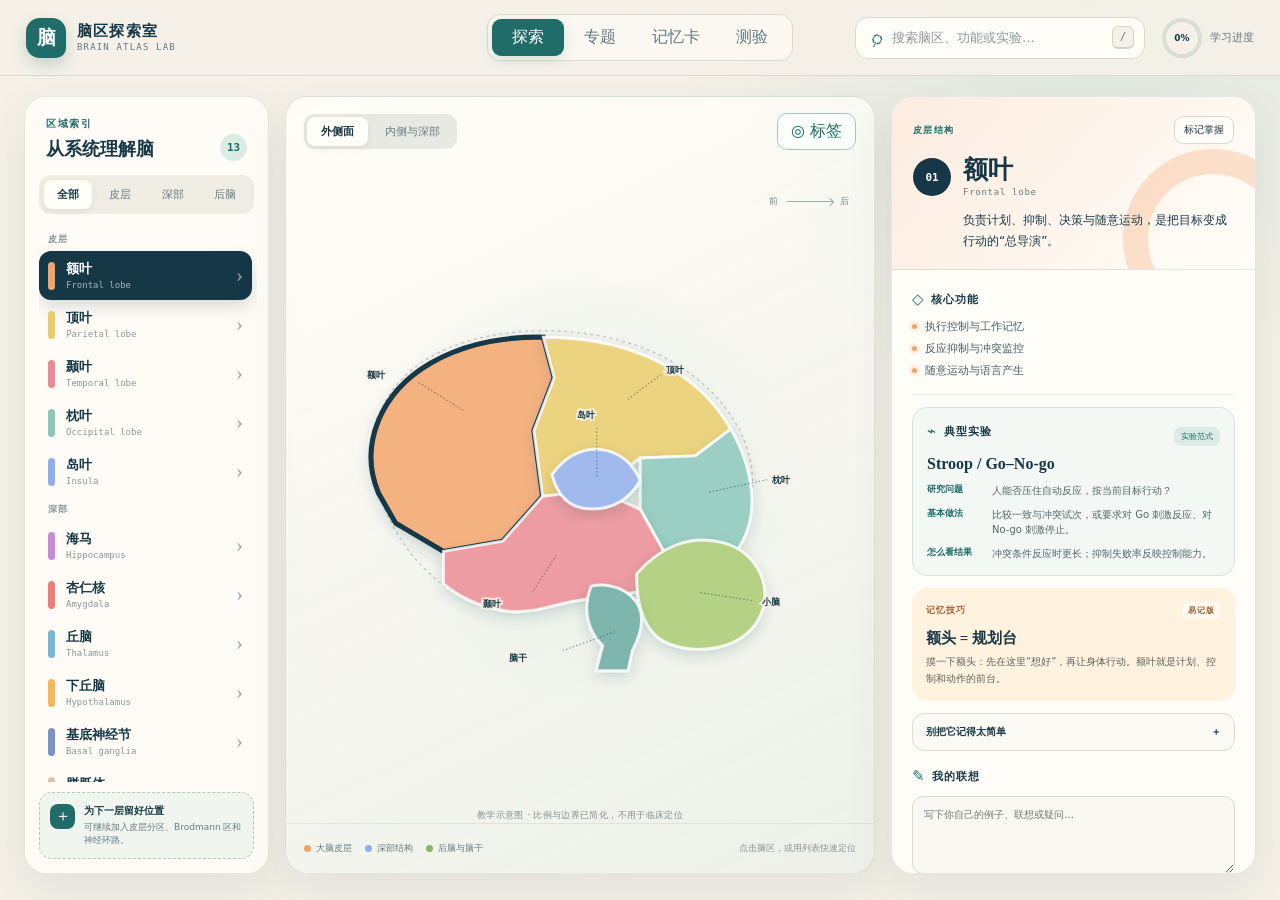
==== Brain-Atlas-Offline.html @ 020e7d56 "Publish Brain Atlas Lab with automatic Pages deployment" ====
<!doctype html>
<html lang="zh-CN">
<head>
  <meta charset="UTF-8">
  <meta name="viewport" content="width=device-width, initial-scale=1.0">
  <meta name="description" content="离线交互式脑区学习工具：主要脑区、功能、典型实验与记忆技巧。">
  <title>脑区探索室 · Brain Atlas Lab</title>
  <style>
:root {
  --ink: #163846;
  --muted: #657a82;
  --paper: #f5f1e8;
  --surface: #fffdf8;
  --line: #ddd8cd;
  --teal: #1f6c68;
  --teal-dark: #164f4c;
  --mint: #dcebe4;
  --amber: #f1a35f;
  --shadow: 0 18px 48px rgba(31, 64, 72, .09);
  --radius: 22px;
}

* { box-sizing: border-box; }
html { color-scheme: light; scroll-behavior: smooth; }
body {
  margin: 0;
  min-width: 320px;
  min-height: 100vh;
  color: var(--ink);
  background:
    radial-gradient(circle at 85% 0%, rgba(196, 220, 211, .45), transparent 26rem),
    var(--paper);
  font-family: "PingFang SC", "Microsoft YaHei", "Noto Sans CJK SC", system-ui, sans-serif;
}
button, input, textarea { font: inherit; }
button { color: inherit; }
button:focus-visible, input:focus-visible, textarea:focus-visible, [tabindex]:focus-visible { outline: 3px solid rgba(31, 108, 104, .26); outline-offset: 2px; }
.runtime-notice {
  position: fixed; left: 50%; bottom: 18px; z-index: 100; transform: translateX(-50%);
  width: min(680px, calc(100% - 28px)); padding: 11px 15px; border: 1px solid #d89d68;
  border-radius: 12px; color: #6f3818; background: #fff0df; box-shadow: 0 12px 30px rgba(89, 49, 25, .16);
  font-size: 12px; text-align: center;
}

.app-shell { min-height: 100vh; }
.topbar {
  height: 76px;
  padding: 0 26px;
  display: grid;
  grid-template-columns: 1fr auto 1fr;
  align-items: center;
  gap: 24px;
  border-bottom: 1px solid rgba(22, 56, 70, .12);
  background: rgba(245, 241, 232, .88);
  backdrop-filter: blur(16px);
  position: sticky;
  top: 0;
  z-index: 30;
}
.brand { display: inline-flex; align-items: center; gap: 11px; color: inherit; text-decoration: none; width: max-content; }
.brand-mark {
  width: 40px; height: 40px; display: grid; place-items: center; border-radius: 14px 14px 10px 14px;
  color: white; font-size: 19px; font-weight: 800; background: var(--teal); box-shadow: 0 7px 16px rgba(31, 108, 104, .22);
}
.brand strong { display: block; font-size: 15px; letter-spacing: .08em; }
.brand small { display: block; margin-top: 2px; color: var(--muted); font: 9px/1.1 ui-monospace, monospace; letter-spacing: .13em; text-transform: uppercase; }
.mode-tabs { display: flex; padding: 4px; border: 1px solid var(--line); border-radius: 13px; background: rgba(255, 253, 248, .58); }
.mode-tab { min-width: 72px; padding: 8px 16px; border: 0; border-radius: 9px; background: transparent; color: var(--muted); cursor: pointer; transition: .2s ease; }
.mode-tab:hover { color: var(--ink); }
.mode-tab.active { color: #fff; background: var(--teal); box-shadow: 0 4px 12px rgba(31, 108, 104, .17); }
.top-actions { display: flex; align-items: center; justify-content: flex-end; gap: 17px; }
.search-box { width: min(290px, 24vw); height: 42px; display: flex; align-items: center; gap: 9px; padding: 0 10px 0 14px; border: 1px solid var(--line); border-radius: 13px; background: var(--surface); }
.search-box > span { color: var(--teal); font-size: 22px; transform: rotate(-20deg); }
.search-box input { min-width: 0; flex: 1; border: 0; outline: 0; color: var(--ink); background: transparent; font-size: 13px; }
.search-box input::placeholder { color: #8a989b; }
kbd { min-width: 22px; padding: 3px 6px; border: 1px solid #d6d2c8; border-bottom-width: 2px; border-radius: 6px; color: #6f7d80; background: #f4f1e9; font: 11px/1.2 ui-monospace, monospace; text-align: center; }
.progress-pill { display: flex; align-items: center; gap: 8px; color: var(--muted); font-size: 11px; white-space: nowrap; }
.progress-ring { --progress: 0deg; width: 40px; height: 40px; padding: 4px; display: grid; place-items: center; border-radius: 50%; background: conic-gradient(var(--teal) var(--progress), #d9ddd7 0); position: relative; }
.progress-ring::before { content: ""; position: absolute; inset: 4px; border-radius: inherit; background: var(--paper); }
.progress-ring b { position: relative; font-size: 9px; color: var(--ink); }

main { padding: 20px 24px 26px; }
.mode-panel { display: none; }
.mode-panel.active { display: grid; }
#exploreMode { grid-template-columns: 245px minmax(460px, 1fr) 365px; gap: 16px; height: calc(100vh - 122px); min-height: 660px; }
.panel { border: 1px solid rgba(22, 56, 70, .11); border-radius: var(--radius); background: rgba(255, 253, 248, .92); box-shadow: var(--shadow); overflow: hidden; }
.region-sidebar { display: flex; flex-direction: column; padding: 20px 14px 14px; }
.sidebar-heading { display: flex; align-items: end; justify-content: space-between; padding: 0 7px 14px; }
.eyebrow { display: block; margin-bottom: 6px; color: var(--teal); font-size: 10px; font-weight: 800; letter-spacing: .17em; text-transform: uppercase; }
.sidebar-heading h2 { margin: 0; font-family: Georgia, "Songti SC", serif; font-size: 18px; font-weight: 600; }
.count-badge { min-width: 27px; height: 27px; display: grid; place-items: center; border-radius: 50%; color: var(--teal); background: var(--mint); font: 700 11px ui-monospace, monospace; }
.filter-row { display: grid; grid-template-columns: repeat(4, 1fr); gap: 4px; padding: 5px; border-radius: 12px; background: #f0ede5; }
.filter-chip { padding: 7px 3px; border: 0; border-radius: 8px; color: var(--muted); background: transparent; font-size: 11px; cursor: pointer; }
.filter-chip.active { color: var(--ink); background: var(--surface); box-shadow: 0 2px 7px rgba(22,56,70,.08); font-weight: 700; }
.region-list { flex: 1; overflow: auto; margin: 12px -3px 10px 0; padding-right: 5px; scrollbar-width: thin; scrollbar-color: #c8d0cc transparent; }
.group-label { padding: 7px 9px 5px; color: #879397; font-size: 9px; font-weight: 800; letter-spacing: .15em; }
.region-item { width: 100%; min-height: 49px; display: grid; grid-template-columns: 8px 1fr auto; align-items: center; gap: 10px; padding: 7px 9px; border: 0; border-radius: 12px; background: transparent; text-align: left; cursor: pointer; transition: .18s ease; }
.region-item:hover { background: rgba(31, 108, 104, .06); transform: translateX(2px); }
.region-item.active { background: var(--ink); color: white; box-shadow: 0 7px 16px rgba(22, 56, 70, .16); }
.region-item > i { width: 7px; height: 28px; border-radius: 8px; background: var(--region-color); }
.region-item strong { display: block; font-size: 13px; }
.region-item small { display: block; margin-top: 2px; color: #89989c; font: 9px/1.2 ui-monospace, monospace; }
.region-item.active small { color: rgba(255,255,255,.62); }
.item-arrow { font: 21px/1 Georgia, serif; color: #99a5a6; }
.learned-check { width: 20px; height: 20px; display: grid; place-items: center; border-radius: 50%; color: var(--teal); background: var(--mint); font-size: 11px; }
.extension-note { display: flex; gap: 9px; padding: 11px 10px; border: 1px dashed #b7c9c0; border-radius: 13px; background: rgba(220,235,228,.42); }
.extension-icon { flex: 0 0 25px; height: 25px; display: grid; place-items: center; border-radius: 8px; color: white; background: var(--teal); }
.extension-note strong { display: block; font-size: 10px; }
.extension-note p { margin: 3px 0 0; color: var(--muted); font-size: 9px; line-height: 1.45; }
.empty-state { display: grid; gap: 5px; padding: 24px 10px; text-align: center; }
.empty-state strong { font-size: 13px; }
.empty-state span { color: var(--muted); font-size: 10px; }

.atlas-panel { display: grid; grid-template-rows: auto 1fr auto; background: linear-gradient(155deg, rgba(255,253,248,.96), rgba(236,240,233,.88)); }
.panel-toolbar { display: flex; align-items: center; justify-content: space-between; padding: 16px 18px 0; position: relative; z-index: 5; }
.view-tabs { display: flex; gap: 3px; padding: 3px; border-radius: 11px; background: rgba(225,228,219,.75); }
.view-tab { padding: 7px 14px; border: 0; border-radius: 8px; color: var(--muted); background: transparent; font-size: 11px; cursor: pointer; }
.view-tab.active { color: var(--ink); background: var(--surface); font-weight: 700; box-shadow: 0 2px 7px rgba(22,56,70,.09); }
.ghost-button { min-height: 36px; padding: 7px 13px; border: 1px solid var(--line); border-radius: 10px; color: var(--muted); background: rgba(255,253,248,.72); cursor: pointer; transition: .18s ease; }
.ghost-button:hover, .ghost-button.active { color: var(--teal); border-color: #a9c6bb; background: #fafffb; }
.brain-stage { min-height: 0; display: grid; place-items: center; position: relative; overflow: hidden; }
.brain-stage::before { content: ""; width: min(78%, 590px); aspect-ratio: 1; position: absolute; border-radius: 50%; background: radial-gradient(circle, rgba(220,235,228,.72), rgba(220,235,228,0) 67%); }
#brainMap { width: min(96%, 760px); height: 100%; max-height: 610px; position: relative; z-index: 1; overflow: visible; }
.brain-view { opacity: 0; pointer-events: none; transition: opacity .28s ease; }
.brain-view.active { opacity: 1; pointer-events: auto; }
.brain-silhouette { fill: url(#dots); stroke: rgba(22,56,70,.22); stroke-width: 2; stroke-dasharray: 4 5; }
.deep-outline { fill: rgba(247,245,237,.74); }
.deep-ghost { fill: none; stroke: rgba(22,56,70,.08); stroke-width: 24; }
.brain-region { fill: color-mix(in srgb, var(--fill) 85%, white); stroke: rgba(255,255,255,.83); stroke-width: 4; cursor: pointer; filter: url(#softShadow); transform-origin: center; transition: opacity .2s ease, filter .2s ease, stroke .2s ease, transform .2s ease; }
.brain-region:hover { opacity: .88; stroke: white; stroke-width: 6; }
.brain-region.selected { stroke: var(--ink); stroke-width: 7; filter: url(#softShadow); }
.map-label { cursor: pointer; }
.map-label path { fill: none; stroke: rgba(22,56,70,.56); stroke-width: 1.4; stroke-dasharray: 2 3; }
.map-label path::after { content: ""; }
.map-label text { fill: var(--ink); font-size: 13px; font-weight: 700; paint-order: stroke; stroke: rgba(245,241,232,.9); stroke-width: 5px; }
.hide-labels .map-labels { opacity: 0; pointer-events: none; }
.map-labels { transition: opacity .2s ease; }
.orientation { position: absolute; top: 45px; right: 24px; display: flex; align-items: center; gap: 7px; z-index: 3; color: #75878b; font-size: 9px; letter-spacing: .15em; }
.orientation i { width: 46px; height: 1px; position: relative; background: #9bacad; }
.orientation i::after { content: ""; width: 5px; height: 5px; position: absolute; right: 0; top: -2px; border-top: 1px solid #9bacad; border-right: 1px solid #9bacad; transform: rotate(45deg); }
.diagram-note { position: absolute; bottom: 1px; z-index: 2; margin: 0; color: #819094; font-size: 9px; letter-spacing: .04em; }
.atlas-footer { min-height: 50px; display: flex; align-items: center; justify-content: space-between; gap: 14px; padding: 10px 18px; border-top: 1px solid rgba(22,56,70,.08); }
.legend { display: flex; flex-wrap: wrap; gap: 13px; color: var(--muted); font-size: 9px; }
.legend span { display: inline-flex; align-items: center; gap: 5px; }
.legend-dot { width: 7px; height: 7px; border-radius: 50%; background: var(--amber); }
.legend-dot.deep { background: #8faeeb; }
.legend-dot.support { background: #8db765; }
.hint { color: #879397; font-size: 9px; }

.detail-panel { display: flex; flex-direction: column; background: var(--surface); }
.detail-hero { padding: 19px 21px 18px; border-bottom: 1px solid rgba(22,56,70,.09); background: linear-gradient(130deg, color-mix(in srgb, var(--accent) 21%, white), rgba(255,253,248,.76)); position: relative; overflow: hidden; }
.detail-hero::after { content: ""; width: 130px; height: 130px; position: absolute; right: -48px; bottom: -60px; border: 25px solid color-mix(in srgb, var(--accent) 30%, transparent); border-radius: 50%; }
.detail-kicker { display: flex; align-items: center; justify-content: space-between; position: relative; z-index: 1; }
.detail-kicker > span { color: var(--teal); font-size: 9px; font-weight: 800; letter-spacing: .15em; }
.learn-button { padding: 6px 9px; border: 1px solid rgba(22,56,70,.18); border-radius: 9px; background: rgba(255,255,255,.56); color: var(--ink); font-size: 10px; cursor: pointer; }
.learn-button.done { color: var(--teal-dark); border-color: #a4c8b8; background: #e5f2eb; }
.region-title-row { display: flex; align-items: center; gap: 12px; margin-top: 13px; position: relative; z-index: 1; }
.region-index { width: 38px; height: 38px; display: grid; place-items: center; border-radius: 50%; color: white; background: var(--ink); font: 700 11px ui-monospace, monospace; }
.region-title-row h1 { margin: 0; font: 600 25px/1.05 Georgia, "Songti SC", serif; }
.region-title-row p { margin: 4px 0 0; color: var(--muted); font: 9px ui-monospace, monospace; letter-spacing: .08em; }
.region-summary { margin: 13px 0 0; padding-left: 50px; font-size: 12px; line-height: 1.7; position: relative; z-index: 1; }
.detail-scroll { flex: 1; min-height: 0; overflow-y: auto; padding: 4px 20px 22px; scrollbar-width: thin; scrollbar-color: #c8d0cc transparent; }
.detail-section { padding: 16px 0; border-bottom: 1px solid rgba(22,56,70,.08); }
.detail-section h3 { display: flex; align-items: center; gap: 7px; margin: 0 0 11px; font-size: 11px; letter-spacing: .08em; }
.section-icon { color: var(--teal); font-size: 15px; }
.function-list { display: grid; gap: 7px; margin: 0; padding: 0; list-style: none; }
.function-list li { display: flex; align-items: center; gap: 8px; color: #455d65; font-size: 11px; }
.function-list li::before { content: ""; width: 5px; height: 5px; border-radius: 50%; background: var(--amber); box-shadow: 0 0 0 3px rgba(241,163,95,.15); }
.experiment-card { margin: 12px 0 0; padding: 14px; border: 1px solid #d7e1dc; border-radius: 15px; background: #f4f8f4; }
.section-heading { display: flex; align-items: center; justify-content: space-between; }
.type-tag { padding: 4px 7px; border-radius: 7px; color: var(--teal); background: var(--mint); font-size: 8px; }
.experiment-card h4 { margin: 3px 0 9px; font: 600 16px/1.25 Georgia, "Songti SC", serif; }
.experiment-card dl { display: grid; gap: 8px; margin: 0; }
.experiment-card dl > div { display: grid; grid-template-columns: 59px 1fr; gap: 6px; }
.experiment-card dt { color: var(--teal); font-size: 9px; font-weight: 800; }
.experiment-card dd { margin: 0; color: #52666c; font-size: 10px; line-height: 1.55; }
.memory-card { margin-top: 12px; padding: 14px; border: 0; border-radius: 15px; background: #fff2df; }
.memory-head { display: flex; align-items: center; justify-content: space-between; color: #a5612f; font-size: 9px; font-weight: 800; letter-spacing: .1em; }
.memory-head b { padding: 3px 6px; border-radius: 6px; color: #9a5d30; background: rgba(255,255,255,.55); font-size: 8px; }
.memory-card h4 { margin: 10px 0 6px; font: 600 15px Georgia, "Songti SC", serif; }
.memory-card p, .pitfall p { margin: 0; color: #5f625d; font-size: 10px; line-height: 1.65; }
.pitfall { margin-top: 12px; padding: 11px 13px; border: 1px solid #ded9ce; border-radius: 12px; background: #fbf9f3; }
.pitfall summary { display: flex; justify-content: space-between; font-size: 10px; font-weight: 700; cursor: pointer; list-style: none; }
.pitfall summary::-webkit-details-marker { display: none; }
.pitfall[open] summary span { transform: rotate(45deg); }
.pitfall p { margin-top: 9px; }
.notes-section { border-bottom: 0; }
.notes-section textarea { width: 100%; min-height: 78px; resize: vertical; padding: 10px 11px; border: 1px solid var(--line); border-radius: 11px; outline: 0; color: var(--ink); background: #faf8f2; font-size: 10px; line-height: 1.55; }
.notes-section textarea:focus { border-color: #90b9ab; background: white; }
.notes-section small { display: block; margin-top: 5px; color: #909b9d; font-size: 8px; text-align: right; }
.topic-entry { width: 100%; display: flex; align-items: center; justify-content: space-between; gap: 12px; margin: 14px 0 2px; padding: 13px 14px; border: 0; border-radius: 14px; color: white; background: linear-gradient(135deg, #183e49, #286a64); text-align: left; cursor: pointer; box-shadow: 0 9px 20px rgba(22,56,70,.16); }
.topic-entry span { display: grid; gap: 4px; font-size: 11px; }
.topic-entry span b { color: #a9d6c8; font-size: 8px; letter-spacing: .13em; text-transform: uppercase; }
.topic-entry i { flex: 0 0 auto; color: #fff2d7; font-size: 9px; font-style: normal; }
.topic-entry:hover { transform: translateY(-1px); box-shadow: 0 12px 25px rgba(22,56,70,.21); }

#topicMode { grid-template-columns: 230px minmax(0, 1fr); gap: 16px; height: calc(100vh - 122px); min-height: 680px; }
.topic-sidebar { display: flex; flex-direction: column; padding: 20px 13px 14px; }
.topic-side-head { padding: 3px 8px 18px; border-bottom: 1px solid rgba(22,56,70,.09); }
.topic-number { display: inline-block; margin-bottom: 12px; padding: 5px 8px; border-radius: 7px; color: #8c4738; background: #f7ded6; font: 800 9px ui-monospace, monospace; letter-spacing: .12em; }
.topic-side-head h2 { margin: 0; font: 600 20px/1.25 Georgia, "Songti SC", serif; }
.topic-side-head p { margin: 8px 0 0; color: var(--muted); font-size: 10px; line-height: 1.55; }
.topic-nav { display: grid; gap: 5px; margin-top: 14px; }
.topic-nav button { display: grid; grid-template-columns: 28px 1fr auto; align-items: center; gap: 8px; padding: 10px 9px; border: 0; border-radius: 11px; color: var(--muted); background: transparent; text-align: left; cursor: pointer; }
.topic-nav button i { width: 27px; height: 27px; display: grid; place-items: center; border-radius: 8px; color: var(--teal); background: #e7f0eb; font-style: normal; }
.topic-nav button span { font-size: 11px; }
.topic-nav button b { color: #99a5a6; font: 17px Georgia, serif; }
.topic-nav button:hover { color: var(--ink); background: #f1f3ed; }
.topic-nav button.active { color: white; background: var(--ink); }
.topic-nav button.active i { color: white; background: rgba(255,255,255,.13); }
.topic-nav button.active b { color: white; }
.topic-side-foot { margin-top: auto; padding: 13px 8px 3px; border-top: 1px solid rgba(22,56,70,.09); }
.topic-side-foot > span { display: inline-block; margin-right: 4px; padding: 4px 6px; border-radius: 6px; color: var(--teal); background: #e7f0eb; font-size: 8px; }
.topic-side-foot p { margin: 8px 0 0; color: #879397; font-size: 8px; line-height: 1.5; }
.topic-main { overflow-y: auto; background: #fbfaf5; scrollbar-width: thin; scrollbar-color: #c8d0cc transparent; }
.topic-hero { padding: 30px 38px 27px; color: white; background: linear-gradient(125deg, #173b48 0%, #245d5a 62%, color-mix(in srgb, var(--topic-accent) 64%, #245d5a) 125%); position: relative; overflow: hidden; }
.topic-hero::after { content: ""; width: 310px; height: 310px; position: absolute; right: -110px; top: -155px; border: 58px solid rgba(255,255,255,.07); border-radius: 50%; }
.topic-hero-meta { display: flex; gap: 7px; position: relative; z-index: 1; }
.topic-hero-meta span { padding: 5px 8px; border: 1px solid rgba(255,255,255,.16); border-radius: 7px; color: #cde4dd; background: rgba(255,255,255,.07); font: 700 8px ui-monospace, monospace; letter-spacing: .13em; }
.topic-hero h1 { max-width: 820px; margin: 17px 0 9px; position: relative; z-index: 1; font: 600 clamp(30px, 4.2vw, 52px)/1.08 Georgia, "Songti SC", serif; }
.topic-hero > p { max-width: 930px; margin: 0; position: relative; z-index: 1; color: rgba(255,255,255,.77); font-size: 12px; line-height: 1.75; }
.objective-row { display: flex; flex-wrap: wrap; gap: 6px; margin-top: 18px; position: relative; z-index: 1; }
.objective-row span { padding: 6px 9px; border-radius: 99px; color: #e8f3ef; background: rgba(255,255,255,.09); font-size: 9px; }
.topic-body { padding: 28px 34px 40px; }
.topic-section-heading { display: flex; align-items: end; justify-content: space-between; gap: 30px; margin-bottom: 18px; }
.topic-section-heading h2 { margin: 0; font: 600 clamp(23px, 3vw, 34px)/1.2 Georgia, "Songti SC", serif; }
.topic-section-heading > p { max-width: 370px; margin: 0; color: var(--muted); font-size: 10px; line-height: 1.65; text-align: right; }
.pathway-layout { display: grid; gap: 15px; }
.pathway-map { display: flex; align-items: stretch; gap: 7px; padding: 15px; border: 1px solid #dce2dc; border-radius: 18px; background: #f1f5f1; overflow-x: auto; }
.route-node { min-width: 132px; flex: 1 0 132px; display: grid; align-content: start; gap: 5px; padding: 12px 11px; border: 1px solid transparent; border-radius: 13px; color: var(--ink); background: rgba(255,255,255,.72); text-align: left; cursor: pointer; }
.route-node > b { width: 25px; height: 25px; display: grid; place-items: center; margin-bottom: 4px; border-radius: 50%; color: white; background: var(--node-color); font: 700 9px ui-monospace, monospace; }
.route-node span { font-size: 11px; font-weight: 800; }
.route-node small { color: var(--muted); font-size: 8px; line-height: 1.4; }
.route-node:hover { border-color: var(--node-color); transform: translateY(-2px); }
.route-node.active { border-color: var(--node-color); background: white; box-shadow: 0 9px 22px color-mix(in srgb, var(--node-color) 22%, transparent); }
.route-arrow { align-self: center; flex: 0 0 auto; color: #8ba19d; font-size: 16px; }
.route-detail { display: grid; grid-template-columns: 210px 1fr; gap: 22px; padding: 20px; border: 1px solid color-mix(in srgb, var(--node-color) 35%, #d8ddd7); border-radius: 18px; background: linear-gradient(135deg, white, color-mix(in srgb, var(--node-color) 8%, white)); }
.route-detail-top { display: flex; align-items: center; gap: 12px; }
.route-detail-top > span { width: 44px; height: 44px; display: grid; place-items: center; flex: 0 0 auto; border-radius: 50%; color: white; background: var(--node-color); font: 700 13px ui-monospace, monospace; }
.route-detail-top small { color: var(--muted); font-size: 8px; letter-spacing: .12em; }
.route-detail-top h3 { margin: 4px 0 0; font: 600 21px Georgia, "Songti SC", serif; }
.route-examples { grid-column: 1; margin: 8px 0 0; color: var(--muted); font-size: 9px; line-height: 1.6; }
.route-facts { grid-column: 2; grid-row: 1 / span 2; display: grid; grid-template-columns: 1fr 1fr; gap: 9px; }
.route-facts > div { padding: 12px; border-radius: 12px; background: rgba(255,255,255,.76); }
.route-facts b { color: var(--node-color); font-size: 9px; }
.route-facts p { margin: 6px 0 0; color: #52666c; font-size: 10px; line-height: 1.62; }
.model-heading { margin-top: 30px; }
.model-grid { display: grid; grid-template-columns: repeat(3, 1fr); gap: 11px; }
.model-card { padding: 17px; border: 1px solid #dedbd2; border-radius: 16px; background: white; }
.model-title { display: flex; align-items: center; gap: 10px; }
.model-title > span { color: #c98565; font: 700 17px ui-monospace, monospace; }
.model-title small { color: var(--teal); font-size: 8px; font-weight: 800; letter-spacing: .1em; }
.model-title h3 { margin: 3px 0 0; font: 600 16px Georgia, "Songti SC", serif; }
.model-claim { min-height: 62px; margin: 13px 0; color: #40575f; font-size: 10px; line-height: 1.62; }
.model-card dl { display: grid; gap: 7px; margin: 0; }
.model-card dl > div { padding: 9px; border-radius: 10px; background: #f5f5ef; }
.model-card dt { color: var(--teal); font-size: 8px; font-weight: 800; }
.model-card dd { margin: 4px 0 0; color: var(--muted); font-size: 9px; line-height: 1.5; }
.study-anchor { display: grid; grid-template-columns: auto 1fr; gap: 14px; margin-top: 17px; padding: 14px 16px; border-radius: 14px; color: #70401f; background: #fff0de; }
.study-anchor b { font-size: 10px; }
.study-anchor span { font-size: 10px; line-height: 1.6; }

.experiment-stack { display: grid; gap: 9px; }
.deep-experiment { border: 1px solid #dcd9d0; border-radius: 15px; background: white; overflow: hidden; }
.deep-experiment summary { display: grid; grid-template-columns: 38px 1fr auto; align-items: center; gap: 11px; padding: 14px 16px; cursor: pointer; list-style: none; }
.deep-experiment summary::-webkit-details-marker { display: none; }
.experiment-no { color: #c67e5e; font: 700 13px ui-monospace, monospace; }
.deep-experiment summary small { color: var(--teal); font-size: 8px; font-weight: 800; letter-spacing: .08em; }
.deep-experiment summary h3 { margin: 3px 0 0; font: 600 17px Georgia, "Songti SC", serif; }
.deep-experiment summary i { font-style: normal; transition: transform .2s ease; }
.deep-experiment[open] summary i { transform: rotate(45deg); }
.deep-experiment[open] summary { background: #f4f7f3; }
.deep-experiment-body { padding: 0 16px 16px 65px; background: #f4f7f3; }
.experiment-question { display: grid; grid-template-columns: 65px 1fr; gap: 8px; padding: 10px 12px; border-radius: 11px; color: white; background: var(--ink); }
.experiment-question b { color: #a9d6c8; font-size: 9px; }
.experiment-question p { margin: 0; font-size: 10px; line-height: 1.5; }
.experiment-method-grid { display: grid; grid-template-columns: 1fr 1fr; gap: 8px; margin-top: 8px; }
.experiment-method-grid > div { padding: 11px 12px; border: 1px solid #dde1dc; border-radius: 11px; background: white; }
.experiment-method-grid b { color: var(--teal); font-size: 9px; }
.experiment-method-grid p { margin: 5px 0 0; color: var(--muted); font-size: 9px; line-height: 1.55; }
.experiment-method-grid .warning { border-color: #ecd0bc; background: #fff5e9; }
.experiment-method-grid .warning b { color: #a65335; }
.evidence-ladder { display: flex; align-items: center; justify-content: center; flex-wrap: wrap; gap: 9px; margin-top: 17px; padding: 14px; border-radius: 14px; background: #eaf2ed; }
.evidence-ladder span { padding: 6px 9px; border-radius: 8px; color: var(--teal-dark); background: white; font-size: 9px; font-weight: 700; }
.evidence-ladder i { color: #7d9e94; font-style: normal; }
.evidence-ladder small { flex-basis: 100%; color: var(--muted); font-size: 8px; text-align: center; }

.paper-timeline { display: grid; gap: 9px; position: relative; }
.paper-timeline::before { content: ""; width: 1px; position: absolute; left: 34px; top: 20px; bottom: 20px; background: #d9d5cb; }
.paper-card { display: grid; grid-template-columns: 70px 1fr; gap: 10px; position: relative; }
.paper-year { width: 58px; height: 31px; display: grid; place-items: center; margin-top: 15px; border: 1px solid #d6d7d0; border-radius: 9px; color: #9c583d; background: #fbfaf5; font: 700 10px ui-monospace, monospace; z-index: 1; }
.paper-content { padding: 14px 16px; border: 1px solid #dedbd2; border-radius: 15px; background: white; }
.paper-tags { display: flex; gap: 5px; margin-bottom: 7px; }
.paper-tags span, .paper-tags b { padding: 4px 6px; border-radius: 6px; color: var(--teal); background: #e8f1ec; font-size: 8px; }
.paper-tags b { color: #8c4936; background: #f8e4dc; }
.paper-content > a { color: var(--ink); font: 600 16px/1.35 Georgia, serif; text-decoration: none; }
.paper-content > a:hover { color: var(--teal); text-decoration: underline; }
.paper-content > a i { margin-left: 6px; color: var(--teal); font-style: normal; }
.paper-content > small { display: block; margin-top: 5px; color: #7b898c; font-size: 8px; }
.paper-evidence { display: grid; grid-template-columns: 1fr 1fr; gap: 8px; margin-top: 10px; }
.paper-evidence p { margin: 0; padding: 9px 10px; border-radius: 10px; color: var(--muted); background: #f5f5ef; font-size: 9px; line-height: 1.55; }
.paper-evidence b { display: block; margin-bottom: 3px; color: var(--teal); font-size: 8px; }
.citation-note { margin: 16px 0 0 80px; padding: 14px 16px; border-radius: 14px; color: #654421; background: #fff1dc; }
.citation-note b { font-size: 10px; }
.citation-note p { margin: 5px 0 0; font-size: 9px; line-height: 1.6; }

.frontier-grid { display: grid; grid-template-columns: 1fr 1fr; gap: 12px; }
.frontier-card { min-height: 250px; display: flex; flex-direction: column; padding: 18px; border: 1px solid #dedbd2; border-top: 4px solid #598f86; border-radius: 17px; background: white; }
.frontier-card.amber { border-top-color: #d59a43; }
.frontier-card.violet { border-top-color: #9b75ad; }
.frontier-card.red { border-top-color: #c9665c; }
.frontier-top { display: flex; align-items: center; justify-content: space-between; }
.frontier-top span { padding: 5px 7px; border-radius: 7px; color: var(--teal); background: #e8f1ec; font-size: 8px; font-weight: 800; letter-spacing: .08em; }
.frontier-card.amber .frontier-top span { color: #8a5a18; background: #faeccf; }
.frontier-card.violet .frontier-top span { color: #70447f; background: #efe4f3; }
.frontier-card.red .frontier-top span { color: #8c3d37; background: #f8e1de; }
.frontier-top b { color: #a6afb0; font: 700 14px ui-monospace, monospace; }
.frontier-card h3 { margin: 16px 0 8px; font: 600 20px/1.3 Georgia, "Songti SC", serif; }
.frontier-card > p { margin: 0; color: var(--muted); font-size: 10px; line-height: 1.65; }
.frontier-card > div:last-child { margin-top: auto; padding-top: 14px; }
.frontier-card > div:last-child small { display: block; color: #8d989a; font-size: 8px; letter-spacing: .1em; }
.frontier-card > div:last-child strong { display: block; margin-top: 5px; color: #384e55; font-size: 10px; line-height: 1.55; }
.research-bridge { display: grid; grid-template-columns: 280px 1fr; gap: 24px; margin-top: 14px; padding: 20px; border-radius: 17px; color: white; background: linear-gradient(135deg, #173b48, #275f5b); }
.research-bridge h3 { margin: 0; font: 600 18px Georgia, "Songti SC", serif; }
.research-bridge p { margin: 0; color: rgba(255,255,255,.72); font-size: 10px; line-height: 1.75; }

.topic-quiz-intro, .topic-quiz-result { max-width: 700px; margin: 35px auto; padding: 45px; border: 1px solid #dedbd2; border-radius: 22px; background: white; text-align: center; box-shadow: var(--shadow); }
.topic-quiz-intro h2, .topic-quiz-result h2 { margin: 0; font: 600 clamp(27px, 4vw, 40px)/1.15 Georgia, "Songti SC", serif; }
.topic-quiz-intro p, .topic-quiz-result p { margin: 12px auto 24px; color: var(--muted); font-size: 11px; line-height: 1.7; }
.topic-question { max-width: 760px; margin: 10px auto; }
.topic-question h2 { margin: 20px 0; font: 600 clamp(22px, 3vw, 30px)/1.4 Georgia, "Songti SC", serif; }

.learning-mode { min-height: calc(100vh - 122px); align-content: start; padding: 22px min(7vw, 100px) 40px; }
.learning-header { display: flex; align-items: end; justify-content: space-between; gap: 30px; max-width: 1000px; width: 100%; margin: 0 auto 24px; }
.learning-header h1, .quiz-intro h1, .quiz-result h1 { margin: 0; font: 600 clamp(28px, 4vw, 46px)/1.1 Georgia, "Songti SC", serif; }
.learning-header p, .quiz-intro > p, .quiz-result > p { max-width: 590px; margin: 11px 0 0; color: var(--muted); font-size: 13px; line-height: 1.7; }
.card-controls { display: flex; align-items: center; gap: 14px; color: var(--muted); font: 12px ui-monospace, monospace; }
.flashcard-wrap { display: grid; grid-template-columns: auto minmax(300px, 690px) auto; align-items: center; justify-content: center; gap: 24px; perspective: 1400px; }
.round-nav { width: 47px; height: 47px; border: 1px solid var(--line); border-radius: 50%; color: var(--teal); background: var(--surface); box-shadow: 0 8px 20px rgba(22,56,70,.08); cursor: pointer; font-size: 20px; }
.flashcard { width: 100%; aspect-ratio: 1.65; min-height: 370px; padding: 0; border: 0; background: transparent; cursor: pointer; perspective: 1400px; }
.flashcard-inner { width: 100%; height: 100%; position: relative; transform-style: preserve-3d; transition: transform .58s cubic-bezier(.2,.72,.2,1); }
.flashcard.flipped .flashcard-inner { transform: rotateY(180deg); }
.flashcard-face { position: absolute; inset: 0; display: flex; flex-direction: column; align-items: center; justify-content: center; padding: 50px; border: 1px solid rgba(22,56,70,.12); border-radius: 30px; background: var(--surface); box-shadow: 0 28px 75px rgba(22,56,70,.12); backface-visibility: hidden; overflow: hidden; }
.flashcard-front::before { content: ""; width: 410px; height: 410px; position: absolute; left: -210px; top: -215px; border: 52px solid #e0ece5; border-radius: 50%; }
.flashcard-front::after { content: ""; width: 250px; height: 250px; position: absolute; right: -115px; bottom: -145px; border-radius: 50%; background: #f7e5cc; }
.card-system { position: relative; z-index: 1; color: var(--teal); font: 700 10px ui-monospace, monospace; letter-spacing: .13em; text-transform: uppercase; }
.card-region-dot { width: 18px; height: 18px; margin: 28px 0 8px; border: 5px solid color-mix(in srgb, var(--card-color) 30%, transparent); border-radius: 50%; background: var(--card-color); box-shadow: 0 0 0 12px color-mix(in srgb, var(--card-color) 12%, transparent); position: relative; z-index: 1; }
.flashcard h2 { margin: 20px 0 8px; font: 600 clamp(42px, 7vw, 68px) Georgia, "Songti SC", serif; position: relative; z-index: 1; }
.flashcard-front p { margin: 0; color: var(--muted); font-size: 14px; position: relative; z-index: 1; }
.flip-prompt { position: absolute; bottom: 27px; color: #829093; font-size: 10px; }
.flip-prompt b { margin-left: 6px; color: var(--teal); font-size: 15px; }
.flashcard-back { transform: rotateY(180deg); align-items: flex-start; color: white; background: linear-gradient(145deg, #173b48, #1d5d5a); }
.flashcard-back .card-system { color: #b8ddd2; }
.flashcard-back h3 { max-width: 560px; margin: 22px 0; font: 500 clamp(20px, 3vw, 31px)/1.45 Georgia, "Songti SC", serif; }
.card-answer-grid { width: 100%; display: grid; grid-template-columns: 1fr 1fr; gap: 10px; }
.card-answer-grid > div { display: grid; gap: 5px; padding: 12px 14px; border: 1px solid rgba(255,255,255,.13); border-radius: 12px; background: rgba(255,255,255,.06); }
.card-answer-grid b { color: #abd1c6; font-size: 9px; letter-spacing: .1em; }
.card-answer-grid span { font-size: 12px; }
.flashcard-back > p { margin: 16px 0 0; color: rgba(255,255,255,.72); font-size: 11px; line-height: 1.7; }
.mini-learn { position: absolute; right: 25px; bottom: 23px; padding: 7px 10px; border: 1px solid rgba(255,255,255,.2); border-radius: 9px; color: white; background: rgba(255,255,255,.07); font-size: 10px; cursor: pointer; }
.keyboard-hint { display: flex; justify-content: center; align-items: center; margin: 20px 0 0; color: var(--muted); font-size: 10px; }

.quiz-shell { width: min(850px, 100%); min-height: 550px; margin: 18px auto; display: grid; place-items: center; padding: 50px; text-align: center; }
.quiz-intro, .quiz-result { max-width: 660px; }
.quiz-features { display: flex; justify-content: center; flex-wrap: wrap; gap: 8px; margin: 23px 0 30px; }
.quiz-features span { padding: 8px 11px; border: 1px solid #d4dfd9; border-radius: 99px; color: var(--teal); background: #f2f7f3; font-size: 10px; }
.primary-button { padding: 12px 18px; border: 0; border-radius: 12px; color: white; background: var(--teal); box-shadow: 0 8px 20px rgba(31,108,104,.18); cursor: pointer; font-weight: 700; font-size: 12px; }
.primary-button:hover { background: var(--teal-dark); transform: translateY(-1px); }
.primary-button span { margin-left: 20px; }
.hidden { display: none !important; }
.quiz-game { width: min(680px, 100%); text-align: left; }
.quiz-top { display: flex; justify-content: space-between; color: var(--muted); font-size: 10px; }
.quiz-progress { height: 5px; margin: 9px 0 35px; border-radius: 99px; background: #e5e3da; overflow: hidden; }
.quiz-progress i { display: block; height: 100%; border-radius: inherit; background: var(--teal); transition: width .25s ease; }
.quiz-category { color: var(--teal); font-size: 10px; font-weight: 800; letter-spacing: .14em; }
.quiz-game h2 { margin: 10px 0 23px; font: 600 clamp(22px, 3vw, 31px)/1.35 Georgia, "Songti SC", serif; }
.answer-list { display: grid; grid-template-columns: 1fr 1fr; gap: 10px; }
.answer-option { display: flex; align-items: center; gap: 12px; min-height: 58px; padding: 9px 13px; border: 1px solid var(--line); border-radius: 13px; color: var(--ink); background: #fbfaf5; text-align: left; cursor: pointer; }
.answer-option:hover:not(:disabled) { border-color: #90b9ab; background: #f3f8f4; transform: translateY(-1px); }
.answer-option b { width: 31px; height: 31px; display: grid; place-items: center; flex: 0 0 auto; border-radius: 9px; color: var(--teal); background: var(--mint); font: 700 11px ui-monospace, monospace; }
.answer-option span { font-size: 12px; }
.answer-option.correct { border-color: #62a77e; background: #edf8ef; }
.answer-option.wrong { border-color: #d77871; background: #fff0ee; }
.answer-option.wrong b { color: #a94740; background: #f7cfca; }
.answer-feedback { display: flex; align-items: center; justify-content: space-between; gap: 20px; margin-top: 18px; padding: 14px 16px; border-radius: 13px; background: #edf4ef; }
.answer-feedback strong { color: var(--teal); font-size: 12px; }
.answer-feedback p { margin: 4px 0 0; color: var(--muted); font-size: 10px; line-height: 1.55; }
.answer-feedback .primary-button { flex: 0 0 auto; }
.score-orbit { --score: 0deg; width: 112px; height: 112px; margin: 0 auto 25px; display: flex; align-items: baseline; justify-content: center; border-radius: 50%; background: conic-gradient(var(--amber) var(--score), #e6e4dc 0); position: relative; }
.score-orbit::before { content: ""; position: absolute; inset: 8px; border-radius: inherit; background: var(--surface); }
.score-orbit strong, .score-orbit span { position: relative; }
.score-orbit strong { font: 600 40px Georgia, serif; }
.score-orbit span { color: var(--muted); font-size: 13px; }
.result-actions { display: flex; justify-content: center; gap: 9px; margin-top: 25px; }

@media (max-width: 1150px) {
  .topbar { grid-template-columns: auto 1fr auto; }
  .top-actions .progress-pill > span:last-child { display: none; }
  #exploreMode { grid-template-columns: 220px 1fr 330px; }
  .region-summary { padding-left: 0; }
}

@media (max-width: 900px) {
  .topbar { height: auto; min-height: 70px; grid-template-columns: 1fr auto; padding: 12px 16px; }
  .mode-tabs { grid-row: 2; grid-column: 1 / -1; justify-self: stretch; }
  .mode-tab { flex: 1; }
  .top-actions { gap: 6px; }
  .search-box { width: min(42vw, 280px); }
  main { padding: 14px; }
  #exploreMode { height: auto; min-height: 0; grid-template-columns: 200px 1fr; }
  .atlas-panel { min-height: 610px; }
  .detail-panel { grid-column: 1 / -1; min-height: 620px; }
  #topicMode { height: auto; min-height: 0; grid-template-columns: 190px 1fr; }
  .topic-main { max-height: none; }
  .topic-body { padding: 24px 22px 35px; }
  .route-detail { grid-template-columns: 1fr; }
  .route-facts { grid-column: 1; grid-row: auto; }
  .model-grid { grid-template-columns: 1fr; }
  .model-claim { min-height: 0; }
}

@media (max-width: 640px) {
  .brand small, .progress-pill { display: none; }
  .search-box { width: 44vw; }
  .search-box kbd { display: none; }
  #exploreMode.active { display: flex; flex-direction: column; }
  .region-sidebar { max-height: 390px; }
  .atlas-panel { min-height: 510px; }
  .brain-stage { min-height: 420px; }
  .orientation, .atlas-footer .hint { display: none; }
  .atlas-footer { justify-content: center; }
  .detail-panel { min-height: 650px; }
  #topicMode.active { display: flex; flex-direction: column; }
  .topic-sidebar { min-height: auto; }
  .topic-nav { grid-template-columns: 1fr 1fr; }
  .topic-side-foot { margin-top: 13px; }
  .topic-hero { padding: 25px 20px; }
  .topic-body { padding: 22px 15px 32px; }
  .topic-section-heading { align-items: flex-start; flex-direction: column; gap: 9px; }
  .topic-section-heading > p { text-align: left; }
  .route-facts, .experiment-method-grid, .paper-evidence, .frontier-grid { grid-template-columns: 1fr; }
  .deep-experiment-body { padding: 0 11px 13px; }
  .experiment-question { grid-template-columns: 1fr; }
  .paper-card { grid-template-columns: 53px 1fr; }
  .paper-timeline::before { left: 26px; }
  .paper-year { width: 50px; }
  .citation-note { margin-left: 0; }
  .research-bridge { grid-template-columns: 1fr; gap: 12px; }
  .learning-mode { padding: 15px 0 30px; }
  .learning-header { align-items: flex-start; flex-direction: column; }
  .flashcard-wrap { grid-template-columns: 1fr; gap: 12px; }
  .round-nav { display: none; }
  .flashcard { min-height: 430px; aspect-ratio: auto; }
  .flashcard-face { padding: 28px; border-radius: 22px; }
  .card-answer-grid { grid-template-columns: 1fr; }
  .quiz-shell { padding: 30px 18px; }
  .answer-list { grid-template-columns: 1fr; }
  .answer-feedback { align-items: stretch; flex-direction: column; }
}

@media (prefers-reduced-motion: reduce) {
  *, *::before, *::after { scroll-behavior: auto !important; transition-duration: .01ms !important; animation-duration: .01ms !important; }
}

</style>
</head>
<body>
  <div class="runtime-notice" id="runtimeNotice" role="status">
    正在启动交互功能…如果此提示持续显示，请改用解压后的 <b>Brain-Atlas-Offline.html</b>。
  </div>
  <div class="app-shell">
    <header class="topbar">
      <a class="brand" href="#" aria-label="脑区探索室首页">
        <span class="brand-mark" aria-hidden="true">脑</span>
        <span><strong>脑区探索室</strong><small>Brain Atlas Lab</small></span>
      </a>
      <nav class="mode-tabs" aria-label="学习模式">
        <button class="mode-tab active" data-mode="explore">探索</button>
        <button class="mode-tab" data-mode="topic">专题</button>
        <button class="mode-tab" data-mode="cards">记忆卡</button>
        <button class="mode-tab" data-mode="quiz">测验</button>
      </nav>
      <div class="top-actions">
        <label class="search-box">
          <span aria-hidden="true">⌕</span>
          <input id="searchInput" type="search" placeholder="搜索脑区、功能或实验…" autocomplete="off">
          <kbd>/</kbd>
        </label>
        <div class="progress-pill" title="已掌握的脑区">
          <span class="progress-ring" id="progressRing"><b id="progressPercent">0%</b></span>
          <span>学习进度</span>
        </div>
      </div>
    </header>

    <main>
      <section id="exploreMode" class="mode-panel active">
        <aside class="region-sidebar panel">
          <div class="sidebar-heading">
            <div><span class="eyebrow">区域索引</span><h2>从系统理解脑</h2></div>
            <span class="count-badge" id="regionCount">0</span>
          </div>
          <div class="filter-row" id="systemFilters" aria-label="系统筛选"></div>
          <div id="regionList" class="region-list"></div>
          <div class="extension-note">
            <span class="extension-icon">＋</span>
            <div><strong>为下一层留好位置</strong><p>可继续加入皮层分区、Brodmann 区和神经环路。</p></div>
          </div>
        </aside>

        <section class="atlas-panel panel">
          <div class="panel-toolbar">
            <div class="view-tabs" role="tablist" aria-label="脑图视角">
              <button class="view-tab active" data-view="lateral">外侧面</button>
              <button class="view-tab" data-view="deep">内侧与深部</button>
            </div>
            <button class="ghost-button" id="labelToggle" aria-pressed="true"><span>◎</span> 标签</button>
          </div>

          <div class="brain-stage" id="brainStage">
            <div class="orientation"><span>前</span><i></i><span>后</span></div>
            <svg id="brainMap" viewBox="0 0 780 520" role="img" aria-labelledby="brainTitle brainDesc">
              <title id="brainTitle">可交互的人脑主要区域示意图</title>
              <desc id="brainDesc">点击彩色脑区查看其功能、典型实验和记忆方法。</desc>
              <defs>
                <filter id="softShadow" x="-20%" y="-20%" width="140%" height="140%">
                  <feDropShadow dx="0" dy="7" stdDeviation="9" flood-color="#183a4a" flood-opacity=".16"/>
                </filter>
                <pattern id="dots" width="12" height="12" patternUnits="userSpaceOnUse">
                  <circle cx="2" cy="2" r="1" fill="#183a4a" opacity=".08"/>
                </pattern>
              </defs>

              <g class="brain-view active" data-brain-view="lateral">
                <path class="brain-silhouette" d="M112 271C80 198 115 117 187 78c72-39 185-45 276-15 85 28 153 93 164 172 7 52-13 94-47 123-44 38-100 55-166 56-45 1-77 21-118 18-71-4-147-59-184-161Z"/>
                <path class="brain-region" data-region="frontal" d="M111 268c-28-68 5-140 72-179 45-26 99-37 156-36l15 56-28 73 12 91-55 62-82 14-66-39Z"/>
                <path class="brain-region" data-region="parietal" d="M339 53c52 0 102 9 142 26 53 23 91 56 117 101l-49 37-76 3-60 44-75 9-12-91 28-73Z"/>
                <path class="brain-region" data-region="occipital" d="M598 180c18 31 27 65 29 90 3 46-16 82-50 109l-66-20-38-68v-71l76-3Z"/>
                <path class="brain-region" data-region="temporal" d="M201 349l82-14 55-62 75-9 60 27 38 68-35 45-65 10c-43 1-77 21-117 18-34-3-68-17-93-38Z"/>
                <path class="brain-region" data-region="insula" d="M351 243c18-26 44-39 72-34 23 4 40 20 50 42-16 27-41 41-72 39-25-1-42-17-50-47Z"/>
                <path class="brain-region" data-region="cerebellum" d="M468 380c32-37 74-55 119-43 50 13 73 67 48 108-23 37-78 49-124 31-28-11-44-46-43-96Z"/>
                <path class="brain-region" data-region="brainstem" d="M405 397c27-6 55 6 66 28 9 20 1 42-9 61l-6 28h-44l9-35c-19-17-29-48-16-82Z"/>

                <g class="map-labels">
                  <g class="map-label" data-label-for="frontal"><path d="M228 154 166 115"/><text x="96" y="109">额叶</text></g>
                  <g class="map-label" data-label-for="parietal"><path d="M456 139 501 105"/><text x="508" y="103">顶叶</text></g>
                  <g class="map-label" data-label-for="occipital"><path d="M568 267 648 250"/><text x="655" y="255">枕叶</text></g>
                  <g class="map-label" data-label-for="temporal"><path d="M357 354 324 405"/><text x="256" y="426">颞叶</text></g>
                  <g class="map-label" data-label-for="insula"><path d="M413 245 413 175"/><text x="385" y="164">岛叶</text></g>
                  <g class="map-label" data-label-for="cerebellum"><path d="M556 406 629 417"/><text x="641" y="423">小脑</text></g>
                  <g class="map-label" data-label-for="brainstem"><path d="M438 460 366 486"/><text x="292" y="501">脑干</text></g>
                </g>
              </g>

              <g class="brain-view" data-brain-view="deep">
                <path class="brain-silhouette deep-outline" d="M111 276C80 201 114 118 186 78c76-42 195-47 291-13 89 32 150 102 151 181 1 79-58 133-142 157-49 14-93 13-138 23-70 16-161-21-212-85-16-20-19-42-25-65Z"/>
                <path class="deep-ghost" d="M170 271c-17-62 20-127 88-155 71-29 175-24 240 20 53 36 76 93 55 143-23 56-94 80-174 78-85-2-181-22-209-86Z"/>
                <path class="brain-region" data-region="corpus-callosum" d="M234 226c47-84 178-119 275-58 26 16 45 38 55 62l-31 10c-47-59-146-74-214-28-22 15-37 35-47 57Z"/>
                <path class="brain-region" data-region="basal-ganglia" d="M305 237c26-30 72-39 105-18 27 17 30 53 8 76-28 29-81 24-111-2-17-15-18-38-2-56Z"/>
                <ellipse class="brain-region" data-region="thalamus" cx="425" cy="282" rx="67" ry="46"/>
                <path class="brain-region" data-region="hypothalamus" d="M409 324c24-5 54 3 65 22 12 20-1 44-23 51-25 8-53-5-60-26-7-19-2-42 18-47Z"/>
                <path class="brain-region" data-region="hippocampus" d="M339 331c43 2 82 28 89 62 5 26-15 52-44 55-17 2-27-7-23-19 5-14 18-22 14-36-5-19-29-29-54-29-16 0-23-13-15-23 7-8 17-11 33-10Z"/>
                <circle class="brain-region" data-region="amygdala" cx="325" cy="371" r="26"/>
                <path class="brain-region" data-region="cerebellum" d="M501 358c45-33 103-25 129 14 26 40 4 92-47 107-47 14-94-7-104-43-7-27 0-55 22-78Z"/>
                <path class="brain-region" data-region="brainstem" d="M443 377c28-4 52 10 62 34 8 20 2 43-12 62l-4 41h-46l8-51c-21-20-28-59-8-86Z"/>
                <path class="brain-region" data-region="insula" d="M208 278c21-35 57-52 91-40 31 11 44 46 28 77-18 35-62 50-96 31-25-14-37-44-23-68Z"/>

                <g class="map-labels deep-labels">
                  <g class="map-label" data-label-for="corpus-callosum"><path d="M384 176 361 112"/><text x="303" y="101">胼胝体</text></g>
                  <g class="map-label" data-label-for="basal-ganglia"><path d="M345 254 292 193"/><text x="216" y="183">基底神经节</text></g>
                  <g class="map-label" data-label-for="thalamus"><path d="M463 272 540 265"/><text x="551" y="271">丘脑</text></g>
                  <g class="map-label" data-label-for="hypothalamus"><path d="M452 366 532 391"/><text x="543" y="399">下丘脑</text></g>
                  <g class="map-label" data-label-for="hippocampus"><path d="M386 418 349 476"/><text x="281" y="499">海马</text></g>
                  <g class="map-label" data-label-for="amygdala"><path d="M307 372 235 395"/><text x="169" y="404">杏仁核</text></g>
                  <g class="map-label" data-label-for="insula"><path d="M247 284 177 244"/><text x="112" y="239">岛叶</text></g>
                </g>
              </g>
            </svg>
            <p class="diagram-note">教学示意图 · 比例与边界已简化，不用于临床定位</p>
          </div>

          <div class="atlas-footer">
            <div class="legend"><span><i class="legend-dot cortex"></i>大脑皮层</span><span><i class="legend-dot deep"></i>深部结构</span><span><i class="legend-dot support"></i>后脑与脑干</span></div>
            <span class="hint">点击脑区，或用列表快速定位</span>
          </div>
        </section>

        <aside class="detail-panel panel" id="detailPanel" aria-live="polite"></aside>
      </section>

      <section id="topicMode" class="mode-panel topic-mode">
        <aside class="topic-sidebar panel" id="topicSidebar"></aside>
        <section class="topic-main panel" id="topicMain" aria-live="polite"></section>
      </section>

      <section id="cardsMode" class="mode-panel learning-mode">
        <div class="learning-header">
          <div><span class="eyebrow">主动回忆</span><h1>先想答案，再翻面</h1><p>用左右方向键切换，按 F 翻面。比反复阅读更容易形成长期记忆。</p></div>
          <div class="card-controls"><button class="ghost-button" id="shuffleCards">↻ 打乱</button><span id="cardCounter">1 / 13</span></div>
        </div>
        <div class="flashcard-wrap">
          <button class="round-nav" id="prevCard" aria-label="上一张">←</button>
          <button class="flashcard" id="flashcard" aria-label="翻转记忆卡">
            <div class="flashcard-inner">
              <div class="flashcard-face flashcard-front" id="cardFront"></div>
              <div class="flashcard-face flashcard-back" id="cardBack"></div>
            </div>
          </button>
          <button class="round-nav" id="nextCard" aria-label="下一张">→</button>
        </div>
        <p class="keyboard-hint"><kbd>←</kbd><kbd>→</kbd> 切换　<kbd>F</kbd> 翻面</p>
      </section>

      <section id="quizMode" class="mode-panel learning-mode">
        <div class="quiz-shell panel">
          <div id="quizIntro" class="quiz-intro">
            <span class="eyebrow">快速检索练习</span>
            <h1>8 题测测你的脑区地图</h1>
            <p>题目混合功能、经典实验与结构关系。答错后会立即解释。</p>
            <div class="quiz-features"><span>约 3 分钟</span><span>每次随机题目</span><span>本机保存最佳成绩</span></div>
            <button class="primary-button" id="startQuiz">开始测验 <span>→</span></button>
          </div>
          <div id="quizGame" class="quiz-game hidden"></div>
          <div id="quizResult" class="quiz-result hidden"></div>
        </div>
      </section>
    </main>
  </div>
  <noscript>此学习工具需要启用 JavaScript 才能使用交互功能。</noscript>
  <script>
window.BRAIN_REGIONS = [
  {
    id: "frontal", name: "额叶", latin: "Frontal lobe", system: "cortex", view: "lateral", color: "#F3A46B",
    summary: "负责计划、抑制、决策与随意运动，是把目标变成行动的“总导演”。",
    functions: ["执行控制与工作记忆", "反应抑制与冲突监控", "随意运动与语言产生"],
    experiment: {name: "Stroop / Go–No-go", question: "人能否压住自动反应，按当前目标行动？", method: "比较一致与冲突试次，或要求对 Go 刺激反应、对 No-go 刺激停止。", signal: "冲突条件反应时更长；抑制失败率反映控制能力。"},
    memory: {title: "额头 = 规划台", text: "摸一下额头：先在这里“想好”，再让身体行动。额叶就是计划、控制和动作的前台。"},
    pitfall: "额叶不是单一的“理性中心”；其不同亚区承担运动、语言和价值判断等不同功能。",
    relations: ["basal-ganglia", "parietal"],
    quiz: {q: "当任务要求压住一个已经准备好的按键反应时，最直接涉及哪个大区？", options: ["额叶", "枕叶", "小脑", "颞叶"], answer: 0, why: "反应抑制与执行控制主要依赖前额叶—基底神经节环路。"}
  },
  {
    id: "parietal", name: "顶叶", latin: "Parietal lobe", system: "cortex", view: "lateral", color: "#E9CB68",
    summary: "整合触觉、视觉与身体位置，帮助你定位物体、分配空间注意并操作数量。",
    functions: ["躯体感觉整合", "空间注意与视觉引导动作", "数量与心理旋转"],
    experiment: {name: "心理旋转实验", question: "大脑是否像转动物体一样旋转心理表征？", method: "判断两个不同角度的三维图形是否相同，并记录反应时。", signal: "角度差越大，反应时通常越长；斜率反映旋转速度。"},
    memory: {title: "头顶 = 空间雷达", text: "顶叶在头顶，像一台雷达：它把“我在哪里、东西在哪里、手该伸向哪里”放到同一张地图。"},
    pitfall: "空间忽视并非简单的视力丧失，而是对一侧空间的注意与表征障碍。",
    relations: ["frontal", "occipital"],
    quiz: {q: "Shepard–Metzler 心理旋转任务最常用来研究哪类能力？", options: ["空间表征", "恐惧条件化", "语言产生", "生理稳态"], answer: 0, why: "心理旋转要求操作物体的空间表征，顶叶参与尤其明显。"}
  },
  {
    id: "temporal", name: "颞叶", latin: "Temporal lobe", system: "cortex", view: "lateral", color: "#E98B91",
    summary: "处理听觉、物体与面孔识别，并与语言理解和记忆系统紧密相连。",
    functions: ["听觉加工", "语义与语言理解", "物体、面孔识别"],
    experiment: {name: "双耳分听实验", question: "两耳同时收到不同信息时，注意会选择哪一路？", method: "左右耳同时呈现不同音节，要求复述一侧或报告听到的内容。", signal: "正确率的耳侧差异可反映注意选择与语言侧化。"},
    memory: {title: "太阳穴旁 = 耳机房", text: "颞叶就在耳朵附近：先记住“听”，再联想到它也负责理解声音代表的语言与物体。"},
    pitfall: "“颞叶负责记忆”过于笼统；陈述性记忆更具体地依赖内侧颞叶系统。",
    relations: ["hippocampus", "amygdala"],
    quiz: {q: "双耳分听任务主要用来研究什么？", options: ["听觉注意与侧化", "运动协调", "体温调节", "视觉皮层定位"], answer: 0, why: "双耳分听操纵左右耳输入，是研究听觉选择性注意与语言侧化的经典范式。"}
  },
  {
    id: "occipital", name: "枕叶", latin: "Occipital lobe", system: "cortex", view: "lateral", color: "#8BC7B8",
    summary: "视觉信息进入大脑皮层后的第一站，并逐步分析边缘、颜色、运动和形状。",
    functions: ["初级视觉加工", "颜色与形状分析", "视觉运动信息处理"],
    experiment: {name: "视觉场定位实验", question: "视野中的位置如何映射到视觉皮层？", method: "在屏幕不同位置闪现刺激，同时记录 fMRI 或 EEG 反应。", signal: "刺激位置与枕叶激活位置呈有规律的视网膜拓扑映射。"},
    memory: {title: "后脑勺 = 放映厅", text: "眼睛长在前面，视觉皮层却在后面。把枕叶想成后脑勺里的放映厅。"},
    pitfall: "看见不是枕叶独立完成的；识别“是什么”和判断“在哪里”还需颞叶、顶叶通路。",
    relations: ["parietal", "temporal"],
    quiz: {q: "视觉刺激在屏幕上的位置与皮层激活位置形成系统映射，这称为什么？", options: ["视网膜拓扑组织", "躯体拓扑组织", "长时程增强", "动作电位全或无"], answer: 0, why: "枕叶视觉区保留视网膜空间关系，形成视网膜拓扑地图。"}
  },
  {
    id: "insula", name: "岛叶", latin: "Insula", system: "cortex", view: "deep", color: "#8FAEEB",
    summary: "把心跳、呼吸和内脏状态带入主观体验，也参与疼痛、厌恶与显著性检测。",
    functions: ["内感受与身体状态", "疼痛和厌恶体验", "显著性检测"],
    experiment: {name: "心跳知觉任务", question: "人能多准确地感知自己的内部身体信号？", method: "要求被试在一段时间内计数心跳，或判断声音是否与心跳同步。", signal: "客观准确性、主观信心与岛叶活动可被分开比较。"},
    memory: {title: "岛 = 身体内部的观察站", text: "岛叶藏在外侧裂深处，像一座隐蔽小岛；它监测身体内部的潮汐——心跳、呼吸和不适。"},
    pitfall: "心跳计数会受先验知识影响，不能把成绩直接等同于纯粹的内感受能力。",
    relations: ["amygdala", "frontal"],
    quiz: {q: "判断声音是否与自己心跳同步，最常用来研究哪种加工？", options: ["内感受", "语义启动", "空间忽视", "程序性学习"], answer: 0, why: "任务要求感知身体内部信号，岛叶是内感受网络的重要节点。"}
  },
  {
    id: "hippocampus", name: "海马", latin: "Hippocampus", system: "deep", view: "deep", color: "#C58BD4",
    summary: "帮助形成新的情景记忆和空间地图，让经历带着时间、地点被保存。",
    functions: ["情景记忆形成", "空间导航", "关系绑定与记忆巩固"],
    experiment: {name: "虚拟导航 / H.M. 病例", question: "新记忆形成是否依赖内侧颞叶？", method: "让被试学习虚拟路线并回忆地标；病例研究比较术前术后的记忆能力。", signal: "新情景记忆受损但部分技能学习保留，提示记忆系统并非单一。"},
    memory: {title: "海马 = 记忆的地图册", text: "把“海马”想成在海里认路的动物：它把人物、地点和时间装订成一页经历。"},
    pitfall: "海马不是永久存放所有记忆的“硬盘”，更像新情景记忆的快速编码与索引系统。",
    relations: ["temporal", "amygdala"],
    quiz: {q: "H.M. 手术后最突出的困难是什么？", options: ["形成新的陈述性记忆", "识别基本颜色", "维持呼吸节律", "完成简单反射"], answer: 0, why: "双侧内侧颞叶切除造成严重顺行性遗忘，而部分程序性学习仍可保留。"}
  },
  {
    id: "amygdala", name: "杏仁核", latin: "Amygdala", system: "deep", view: "deep", color: "#EE7E77",
    summary: "快速评估威胁和生物学意义，参与情绪学习并增强重要事件的记忆。",
    functions: ["威胁检测", "恐惧条件化", "情绪记忆调节"],
    experiment: {name: "恐惧条件化", question: "中性线索怎样获得威胁意义？", method: "将中性声音与轻微厌恶刺激配对，之后单独呈现声音。", signal: "皮肤电、惊跳反射或瞳孔扩大显示条件性恐惧反应。"},
    memory: {title: "杏仁 = 情绪警报器", text: "杏仁核形状像杏仁，功能像烟雾报警器：先标记“重要或危险”，再调动身体和记忆。"},
    pitfall: "杏仁核不只处理恐惧，也参与奖励、社会线索和广义的情绪显著性。",
    relations: ["hippocampus", "hypothalamus"],
    quiz: {q: "中性声音与厌恶刺激反复配对后，声音单独引起皮肤电增强。这是什么？", options: ["恐惧条件化", "视觉适应", "语义饱和", "心理旋转"], answer: 0, why: "中性条件刺激获得了威胁意义，杏仁核参与这种联结学习。"}
  },
  {
    id: "thalamus", name: "丘脑", latin: "Thalamus", system: "deep", view: "deep", color: "#76B7D4",
    summary: "多数感觉信息通往皮层的中继与调节站，也参与注意、唤醒和皮层节律。",
    functions: ["感觉信息中继", "注意选择", "唤醒与皮层协调"],
    experiment: {name: "空间线索任务", question: "注意线索如何增强随后出现的感觉信号？", method: "先给出可能位置的线索，再呈现目标，比较有效与无效线索试次。", signal: "有效线索缩短反应时；丘脑枕核与皮层注意网络共同调节信息。"},
    memory: {title: "丘脑 = 中央车站", text: "几乎所有感觉列车都先到丘脑换乘，再前往不同皮层；嗅觉是常被记住的例外。"},
    pitfall: "丘脑并非被动转发器，它会依据注意与脑状态主动调节信息通行。",
    relations: ["cortex", "brainstem"],
    quiz: {q: "下列哪种感觉通常不先经丘脑中继就到达初级皮层？", options: ["嗅觉", "视觉", "听觉", "躯体感觉"], answer: 0, why: "嗅觉通路是经典例外；其他主要感觉均有丘脑中继核。"}
  },
  {
    id: "hypothalamus", name: "下丘脑", latin: "Hypothalamus", system: "deep", view: "deep", color: "#F2B85B",
    summary: "维持体温、饥饿、口渴、昼夜节律和激素平衡，把神经活动连接到内分泌系统。",
    functions: ["稳态调节", "内分泌控制", "动机与昼夜节律"],
    experiment: {name: "稳态操纵实验", question: "身体缺水、能量变化如何转化为动机和行为？", method: "操纵饮水、进食或光照条件，记录行为、激素和生理指标。", signal: "摄入行为与激素节律随内部状态改变，显示负反馈调节。"},
    memory: {title: "下丘脑 = 身体恒温器", text: "它虽小，却像恒温器和总务处：温度、吃喝、睡眠、激素都要保持在合适范围。"},
    pitfall: "稳态不是保持绝对不变，而是在目标范围内动态预测和调节。",
    relations: ["thalamus", "amygdala"],
    quiz: {q: "体温、饥饿与激素调节最直接依赖哪个结构？", options: ["下丘脑", "胼胝体", "枕叶", "小脑"], answer: 0, why: "下丘脑连接自主神经和内分泌系统，是稳态调节核心。"}
  },
  {
    id: "basal-ganglia", name: "基底神经节", latin: "Basal ganglia", system: "deep", view: "deep", color: "#7795C9",
    summary: "帮助选择动作、建立习惯，并利用奖励预测误差更新行为策略。",
    functions: ["动作选择与启动", "习惯和程序学习", "奖励学习"],
    experiment: {name: "序列反应时任务", question: "人能否在没有明确意识时学会动作序列？", method: "对不同位置刺激按键，序列规律在练习后突然改变。", signal: "规律阶段反应变快，序列被打乱后反应变慢，提示隐性序列学习。"},
    memory: {title: "基底神经节 = 动作闸门", text: "它不是直接发出动作，而像地铁闸门：放行合适动作、压住竞争动作，重复后形成习惯通道。"},
    pitfall: "“基底节”并非一个核团，而是一组相互连接的深部结构与环路。",
    relations: ["frontal", "thalamus"],
    quiz: {q: "序列反应时任务中，隐藏规律被打乱后反应突然变慢，说明出现了什么？", options: ["隐性序列学习", "视觉失认", "语言侧化", "感觉适应"], answer: 0, why: "即使说不出规律，被试的反应仍显示已学会序列，涉及基底神经节。"}
  },
  {
    id: "corpus-callosum", name: "胼胝体", latin: "Corpus callosum", system: "deep", view: "deep", color: "#D9C6A5",
    summary: "连接左右大脑半球，使感觉、动作和认知信息能够跨半球整合。",
    functions: ["半球间信息传递", "双侧感觉运动整合", "功能侧化协调"],
    experiment: {name: "裂脑实验", question: "当两半球无法直接交流时，各自能做什么？", method: "向单侧视野短暂呈现刺激，要求被试说出或用手选择所见物体。", signal: "语言报告与非言语选择出现分离，揭示半球侧化与通路限制。"},
    memory: {title: "胼胝体 = 跨江大桥", text: "左右半球像江两岸，胼胝体是最大的信息桥；切断后两岸仍运转，但难以直接交换消息。"},
    pitfall: "裂脑不等于出现两个完整人格，实验效应高度依赖刺激位置、任务和残余连接。",
    relations: ["frontal", "parietal"],
    quiz: {q: "裂脑研究中，把图片短暂呈现在左视野主要先到达哪个半球？", options: ["右半球", "左半球", "两半球同时", "小脑"], answer: 0, why: "视野信息交叉投射；左视野主要进入右半球，胼胝体切断后难以传给左半球语言区。"}
  },
  {
    id: "cerebellum", name: "小脑", latin: "Cerebellum", system: "support", view: "lateral", color: "#A8C971",
    summary: "比较预期与实际结果，校正动作误差，也参与时间预测和部分认知自动化。",
    functions: ["运动协调与误差校正", "平衡和姿势", "时间预测与学习"],
    experiment: {name: "棱镜适应实验", question: "视觉和动作不一致时，大脑怎样逐步校正？", method: "戴偏转视野的棱镜眼镜反复指向目标，之后摘下眼镜再测试。", signal: "误差逐渐减小；摘镜后出现反方向后效，说明内部模型被更新。"},
    memory: {title: "小脑 = 动作校准器", text: "它像相机防抖：每次比较“本来想怎样”和“实际怎样”，再把下一次动作调准。"},
    pitfall: "小脑不只服务运动；语言、时间与预测任务中也可见其作用，但具体机制仍在研究。",
    relations: ["brainstem", "frontal"],
    quiz: {q: "棱镜适应中，摘下棱镜后出现反方向偏差，最能说明什么？", options: ["内部运动模型被更新", "视觉永久受损", "语言记忆增强", "恐惧消退"], answer: 0, why: "后效说明系统并非临时补偿，而是小脑相关的感觉—运动映射发生了学习。"}
  },
  {
    id: "brainstem", name: "脑干", latin: "Brainstem", system: "support", view: "lateral", color: "#67A9A0",
    summary: "连接大脑与脊髓，维持呼吸、心率、睡眠—觉醒和多种基本反射。",
    functions: ["呼吸与心血管调节", "睡眠和觉醒", "基本反射与传导"],
    experiment: {name: "惊跳反射范式", question: "快速防御反应如何受情绪和注意调节？", method: "播放突然的强声，记录眨眼肌电，并比较不同情境。", signal: "惊跳幅度会被威胁情境增强，显示基础反射可受高层状态调节。"},
    memory: {title: "脑干 = 生命主干道", text: "它是大脑通往身体的主干道，也维持最基础的自动运行：呼吸、心跳、清醒。"},
    pitfall: "脑干包含中脑、脑桥和延髓，不是功能单一的一根“电缆”。",
    relations: ["cerebellum", "thalamus"],
    quiz: {q: "呼吸节律、心率调节和基本觉醒最依赖哪个区域？", options: ["脑干", "顶叶", "海马", "胼胝体"], answer: 0, why: "脑干包含维持生命功能和觉醒水平的重要核团。"}
  }
];

window.BRAIN_SYSTEMS = {
  all: {name: "全部", color: "#163846"},
  cortex: {name: "皮层", color: "#F3A46B"},
  deep: {name: "深部", color: "#8FAEEB"},
  support: {name: "后脑", color: "#8DB765"}
};

</script>
  <script>
window.DEEP_DIVE_TOPICS = [
  {
    id: "interoception-self-consciousness",
    number: "01",
    title: "内感受、身体自我与意识",
    subtitle: "从身体传入信号，到“这是我的身体、这是我的感受”",
    updated: "2026-07",
    level: "进阶",
    accent: "#D8735A",
    thesis: "内感受不是岛叶单独读取身体的过程，而是身体、脑干、丘脑、岛叶、扣带与全脑网络共同进行的预测、校正和调节。它为情绪与身体自我提供基础，但不能被简单等同于意识本身。",
    objectives: [
      "说清两条主要上行通路",
      "区分后岛叶与前岛叶",
      "读懂 HEP、心跳任务和身体错觉",
      "判断相关、因果与临床标志物证据"
    ],
    pathway: [
      {
        id: "sensors", order: "A", name: "身体传感器", short: "压力、化学与内脏状态",
        examples: "动脉压力感受器、化学感受器、心肺和胃肠机械感受器、痛温与免疫信号",
        role: "把血压、氧合、心跳、胃肠牵张、温度和组织状态转换为神经或体液信号。",
        caution: "内感受远不止心跳；心肺、胃肠、呼吸、疼痛、温度和免疫状态可能具有不同编码机制。",
        color: "#D8735A"
      },
      {
        id: "brainstem", order: "B", name: "脑干整合", short: "NTS 与臂旁核",
        examples: "迷走/舌咽传入 → 孤束核（NTS）；脊髓薄层 I → 脊髓丘脑通路；臂旁核（PBN）参与中继",
        role: "在意识出现之前完成大量稳态反射，并把身体状态送往丘脑、下丘脑、杏仁核和皮层。",
        caution: "脑干不是被动电缆；它已经在选择、整合并调节身体信号。",
        color: "#4F8D86"
      },
      {
        id: "thalamus", order: "C", name: "丘脑与皮层入口", short: "感觉中继与状态调节",
        examples: "腹后内侧丘脑等核团；与岛叶、扣带、躯体感觉区相连",
        role: "将不同来源的身体信号按状态和注意需要送入皮层，同时参与唤醒和皮层节律协调。",
        caution: "不同内感受模态并不都沿完全相同的丘脑路线。",
        color: "#6CA9C5"
      },
      {
        id: "posterior-insula", order: "D", name: "后岛叶", short: "较具体的身体状态地图",
        examples: "以颗粒型皮层为主，接收较直接的丘脑—皮层输入；与痛温、心肺和内脏感觉相关",
        role: "更接近“身体现在发生了什么”的感觉表征，并计算来自身体的信号与预测之间的偏差。",
        caution: "把后岛叶叫作唯一的“初级内感受皮层”仍是简化；躯体感觉区、扣带和其他区域也参与。",
        color: "#7D9BCB"
      },
      {
        id: "anterior-insula", order: "E", name: "前岛叶—dACC", short: "显著性、主观感受与行动",
        examples: "前岛叶（AI）、背侧前扣带（dACC）、杏仁核、眶额和前额叶",
        role: "把身体状态与情境、目标、情绪和信心结合，形成可报告感受，并通过自主神经和行为更新身体。",
        caution: "前岛叶活动不等于“意识位置”；它也参与注意切换、认知控制、疼痛与社会情绪。",
        color: "#B276B2"
      },
      {
        id: "whole-system", order: "F", name: "全身—全脑闭环", short: "预测、误差与稳态行动",
        examples: "显著性网络、默认网络、下丘脑、导水管周围灰质、脑干自主神经核团",
        role: "大脑不仅读取身体，还提前预测能量需要，并用行为、自主神经和内分泌反应改变身体。",
        caution: "最新证据更支持分布式系统，而不是一条从身体到前岛叶的单向阶梯。",
        color: "#D29A45"
      }
    ],
    models: [
      {
        id: "ascending", name: "上行表征模型", tag: "基础框架",
        claim: "身体信号逐级从脑干、丘脑、后岛叶到前岛叶，最终成为可报告的主观感受。",
        useful: "适合建立解剖主干，理解为什么后岛叶更接近感觉输入、前岛叶更接近整合。",
        limit: "容易把系统误记成单向流水线，也难解释预测、注意和情境如何改变同一身体信号。"
      },
      {
        id: "predictive", name: "预测性内感受", tag: "计算框架",
        claim: "高层产生身体状态预测，低层传回预测误差；注意与精度加权决定哪类信号更能影响体验。",
        useful: "可连接情绪、焦虑、身体所有权、安慰剂效应和主动推断。",
        limit: "许多实验同时符合注意或一般显著性解释，预测误差与精度常缺乏直接、独立测量。"
      },
      {
        id: "allostatic", name: "异稳态—内感受系统", tag: "前沿更新",
        claim: "内感受服务于异稳态：大脑提前调配身体资源。显著性网络与默认网络在多个内脏运动枢纽重叠。",
        useful: "把岛叶放回全脑—全身系统，解释身体调节、自我相关加工和脑网络枢纽为何相连。",
        limit: "功能连接揭示协同而非信息流方向；网络模型仍需因果干预和跨模态验证。"
      }
    ],
    experiments: [
      {
        id: "heartbeat-discrimination", name: "心跳辨别任务", year: "方法基础", badge: "行为",
        question: "被试能否判断外部声音与自己的心跳同步？",
        design: "同步记录 ECG；在不同延迟下播放声音，要求判断同步/不同步，并同时报告信心。",
        readout: "正确率或心理测量曲线衡量表现；准确率与信心的对应关系衡量元认知觉察。",
        inference: "比单纯心跳计数更少依赖心率知识，但结果仍受心跳感觉位置、延迟假设和任务难度影响。",
        warning: "不要把某一个心跳任务分数当作统一的“内感受能力”。"
      },
      {
        id: "cardiac-rhi", name: "心脏同步身体所有权错觉", year: "Suzuki et al., 2013", badge: "身体自我",
        question: "与心跳同步的视觉反馈能否让虚拟手更像“我的手”？",
        design: "虚拟手表面随被试实时心跳同步或异步闪烁，再测量所有权评分与位置漂移。",
        readout: "同步条件增强部分身体所有权与自我定位体验，说明外感受与内感受可以共同约束身体模型。",
        inference: "身体所有权不是纯视觉—触觉整合；内部节律也能参与“这是我”的归属判断。",
        warning: "后续研究并非都支持心脏内感受与橡胶手错觉强度稳定相关。"
      },
      {
        id: "intracranial-hep", name: "颅内 EEG × 全身错觉", year: "Park et al., 2018", badge: "直接记录",
        question: "心跳诱发反应来自哪里，它是否随身体自我改变？",
        design: "在癫痫患者岛叶、岛盖等电极记录 HEP；部分患者完成虚拟全身错觉任务。",
        readout: "心跳后相位集中主要见于岛叶/岛盖，也见于杏仁核和额颞区；岛叶 HEP 随自我认同操纵变化。",
        inference: "为脑—心信号与身体自我提供较直接的电生理证据，并提示 HEP 可能源于相位重置。",
        warning: "颅内样本小且来自临床人群，电极覆盖由治疗需要决定。"
      },
      {
        id: "doc-hep", name: "HEP × 意识障碍", year: "Candia-Rivera et al., 2021", badge: "临床",
        question: "无行为反应患者是否仍保留可检测的意识相关脑—心交互？",
        design: "分析昏迷后患者静息 EEG 中与每次心跳时间锁定的脑反应，并与临床意识诊断比较。",
        readout: "HEP 的空间和时间特征捕捉到部分残余意识信息，为床旁评估提供候选标志物。",
        inference: "身体信号相关脑活动可能补充纯外部刺激范式，尤其适合无法运动或交流的患者。",
        warning: "HEP 不是独立的“意识探测器”，不能替代重复临床评估与其他 EEG/fMRI 指标。"
      },
      {
        id: "lifu", name: "聚焦超声扰动岛叶", year: "Strohman et al., 2024", badge: "因果干预",
        question: "改变前/后岛叶或 dACC 活动会不会改变 HEP？",
        design: "16 名健康参与者分别接受前岛叶、后岛叶、dACC 或假刺激的低强度聚焦超声，同时记录 EEG–ECG。",
        readout: "不同靶点刺激均可降低部分 HEP 成分，且效应随靶点和声压不同。",
        inference: "从相关成像迈向可操纵深部皮层的因果检验。",
        warning: "这是小样本概念验证；靶向精度、声场传播和重复性仍需更大研究确认。"
      }
    ],
    papers: [
      {
        year: "2004", authors: "Critchley et al.", title: "Neural systems supporting interoceptive awareness",
        journal: "Nature Neuroscience", kind: "经典成像", strength: "奠基",
        finding: "心跳觉察表现与右前岛叶活动相关；岛叶灰质体积也与主观内感受表现相关。",
        meaning: "支持前岛叶与可报告身体感受的联系，但属于相关证据。",
        url: "https://pubmed.ncbi.nlm.nih.gov/14730305/"
      },
      {
        year: "2009", authors: "Khalsa et al.", title: "The pathways of interoceptive awareness",
        journal: "Nature Neuroscience", kind: "病损与药理", strength: "关键反例",
        finding: "双侧岛叶和 ACC 严重损伤患者仍能在异丙肾上腺素诱发强烈心跳时报告感觉。",
        meaning: "岛叶重要但并非唯一通路；强身体信号可经躯体感觉或其他路径进入觉察。",
        url: "https://pmc.ncbi.nlm.nih.gov/articles/PMC2787640/"
      },
      {
        year: "2013", authors: "Suzuki et al.", title: "Multisensory integration across exteroceptive and interoceptive domains modulates self-experience",
        journal: "Neuropsychologia", kind: "身体错觉", strength: "经典",
        finding: "让虚拟手的视觉变化与心跳同步，可调节身体所有权和自我体验。",
        meaning: "内部节律可以和视觉信号一起塑造身体模型。",
        url: "https://pubmed.ncbi.nlm.nih.gov/23993906/"
      },
      {
        year: "2018", authors: "Park et al.", title: "Neural responses to heartbeats and their role in bodily self-consciousness",
        journal: "Cerebral Cortex", kind: "颅内 EEG", strength: "直接记录",
        finding: "岛叶/岛盖出现心跳锁定相位重置；岛叶 HEP 随全身错觉中的自我认同变化。",
        meaning: "把脑—心电生理信号与身体自我联系起来。",
        url: "https://academic.oup.com/cercor/article/28/7/2351/3862200"
      },
      {
        year: "2021", authors: "Candia-Rivera et al.", title: "Neural responses to heartbeats detect residual signs of consciousness",
        journal: "Journal of Neuroscience", kind: "意识障碍", strength: "临床前沿",
        finding: "静息 HEP 特征能提供部分昏迷后患者残余意识的信息。",
        meaning: "提示脑—心交互可能成为意识评估的补充维度。",
        url: "https://www.jneurosci.org/content/41/24/5251"
      },
      {
        year: "2024", authors: "Strohman et al.", title: "Low-intensity focused ultrasound to the insula differentially modulates the HEP",
        journal: "Clinical Neurophysiology", kind: "聚焦超声", strength: "概念验证",
        finding: "针对前岛叶、后岛叶与 dACC 的低强度聚焦超声对 HEP 产生靶点相关影响。",
        meaning: "提供无创深部靶向的因果研究路线，但样本仅 16 人。",
        url: "https://pubmed.ncbi.nlm.nih.gov/39366795/"
      },
      {
        year: "2025", authors: "Zhang et al.", title: "Cortical and subcortical mapping of the human allostatic–interoceptive system using 7 Tesla fMRI",
        journal: "Nature Neuroscience", kind: "7T 精细成像", strength: "前沿地图",
        finding: "90 人 7T fMRI 复现并扩展分布式异稳态—内感受系统，并覆盖更多脑干核团。",
        meaning: "把内感受从“岛叶中心论”推进为全脑网络与脑干共同系统。",
        url: "https://www.nature.com/articles/s41593-025-02087-x"
      },
      {
        year: "2025", authors: "Minenko et al.", title: "Comparison of three behavioral cardioception tasks and HEPs",
        journal: "Scientific Reports", kind: "测量比较", strength: "方法警告",
        finding: "48 名参与者的心跳敲击、辨别、计数和 HEP 并未形成一致的共同指标。",
        meaning: "“内感受”是多维构念；任务不同，测到的过程可能不同。",
        url: "https://www.nature.com/articles/s41598-025-08779-5"
      }
    ],
    frontiers: [
      {
        status: "正在重画地图", title: "从岛叶中心转向全脑异稳态系统", evidence: "2025 年 7T fMRI 在 90 人中细化扣带和脑干拓扑，并发现与动物示踪连接高度吻合的分布式系统。",
        question: "这些静息连接怎样在饥饿、缺氧、疼痛或濒死等强状态中改变信息流？", tone: "teal"
      },
      {
        status: "测量危机", title: "心跳任务并不测同一个东西", evidence: "计数、辨别、敲击、主观问卷与 HEP 的相关常不稳定；先验心率知识和时间估计会污染结果。",
        question: "能否建立跨心脏、呼吸和胃肠模态，且具有心理测量可靠性的任务组合？", tone: "amber"
      },
      {
        status: "因果方法起步", title: "开始直接扰动深部岛叶", evidence: "低强度聚焦超声可以非侵入性靶向前/后岛叶与 dACC，并对 HEP 产生初步可测影响。",
        question: "靶点效应能否重复，并能否选择性改变身体感受而非一般注意或疼痛？", tone: "violet"
      },
      {
        status: "谨慎的临床希望", title: "脑—心交互能否辅助检测残余意识", evidence: "HEP 在意识障碍患者中包含诊断相关信息，但受到心脏状态、伪迹、损伤位置和分析方法影响。",
        question: "它能否在多中心数据中增加诊断和预后价值，而不只是在小样本中分类成功？", tone: "red"
      }
    ],
    quiz: [
      {
        q: "哪一结构更接近较具体的身体状态感觉表征？",
        options: ["后岛叶", "前额叶背外侧部", "胼胝体", "初级视觉皮层"], answer: 0,
        why: "后岛叶接收较直接的丘脑—皮层内感受输入；前岛叶更强调跨模态、情境与可报告感受的整合。"
      },
      {
        q: "Khalsa 等（2009）的双侧岛叶/ACC 病损病例最直接挑战了什么说法？",
        options: ["岛叶是内感受觉察的唯一路径", "丘脑参与感觉中继", "心跳能影响情绪", "脑干调节自主神经"], answer: 0,
        why: "患者仍能感到药理诱发的强烈心跳，说明替代通路可以支持部分觉察。"
      },
      {
        q: "心跳诱发电位 HEP 是怎样获得的？",
        options: ["把 EEG 按 ECG 的心跳事件对齐并平均", "只计算平均心率", "对岛叶进行结构 MRI", "记录被试按键次数"], answer: 0,
        why: "HEP 是与心跳事件（常用 ECG R 峰）时间锁定的脑电反应。"
      },
      {
        q: "为什么不能只用心跳计数判断一个人的总体内感受能力？",
        options: ["它会受时间估计和心率知识影响", "它只能在动物中完成", "它必须使用 7T MRI", "它只测视觉注意"], answer: 0,
        why: "计数成绩可能来自先验知识或估时，且与辨别、敲击、HEP 等指标的关系并不稳定。"
      },
      {
        q: "2025 年 7T fMRI 研究带来的主要更新是什么？",
        options: ["内感受依赖分布式全脑—脑干系统", "内感受只位于右前岛叶", "HEP 已成为临床金标准", "心跳计数完全无效"], answer: 0,
        why: "研究复现并细化了覆盖皮层、皮层下和脑干的异稳态—内感受系统。"
      },
      {
        q: "关于 HEP 与意识，当前最严谨的结论是哪一个？",
        options: ["HEP 可补充残余意识评估，但不能单独确诊", "出现 HEP 就证明有完整意识", "没有 HEP 就证明没有意识", "HEP 与意识研究无关"], answer: 0,
        why: "现有临床结果有希望，但 HEP 仍受多种生理与方法因素影响，需要与临床和其他神经指标联合。"
      }
    ]
  }
];

</script>
  <script>
(function () {
  "use strict";

  const regions = window.BRAIN_REGIONS;
  const systems = window.BRAIN_SYSTEMS;
  const topics = window.DEEP_DIVE_TOPICS || [];
  const byId = Object.fromEntries(regions.map((r) => [r.id, r]));
  const storageKey = "brain-atlas-lab-v1";
  function readSavedState() {
    try {
      return JSON.parse(localStorage.getItem(storageKey) || "{}");
    } catch (_) {
      return {};
    }
  }
  const saved = readSavedState();
  const state = {
    selected: saved.lastRegion && byId[saved.lastRegion] ? saved.lastRegion : "frontal",
    view: saved.view || "lateral",
    filter: "all",
    learned: new Set(saved.learned || []),
    notes: saved.notes || {},
    labels: saved.labels !== false,
    mode: "explore",
    cardOrder: regions.map((r) => r.id),
    cardIndex: 0,
    quiz: null,
    best: saved.best || 0,
    topicSection: "pathway",
    topicNode: "sensors",
    topicQuiz: null
  };

  const $ = (selector, root = document) => root.querySelector(selector);
  const $$ = (selector, root = document) => [...root.querySelectorAll(selector)];

  function persist() {
    try {
      localStorage.setItem(storageKey, JSON.stringify({
        lastRegion: state.selected,
        view: state.view,
        learned: [...state.learned],
        notes: state.notes,
        labels: state.labels,
        best: state.best
      }));
    } catch (_) {
      // The learning interface remains usable when browser storage is disabled.
    }
  }

  function setMode(mode) {
    state.mode = mode;
    $$(".mode-tab").forEach((b) => b.classList.toggle("active", b.dataset.mode === mode));
    $$(".mode-panel").forEach((p) => p.classList.remove("active"));
    $("#" + mode + "Mode").classList.add("active");
    if (mode === "cards") renderCard();
    if (mode === "topic") renderTopic();
  }

  function renderFilters() {
    $("#systemFilters").innerHTML = Object.entries(systems).map(([id, s]) =>
      `<button class="filter-chip ${id === state.filter ? "active" : ""}" data-filter="${id}">${s.name}</button>`
    ).join("");
    $$(".filter-chip").forEach((button) => button.addEventListener("click", () => {
      state.filter = button.dataset.filter;
      renderFilters();
      renderRegionList();
    }));
  }

  function matchRegion(region, term) {
    if (!term) return true;
    const haystack = [region.name, region.latin, region.summary, ...region.functions, region.experiment.name, region.experiment.question].join(" ").toLowerCase();
    return haystack.includes(term.toLowerCase());
  }

  function renderRegionList() {
    const term = $("#searchInput").value.trim();
    const visible = regions.filter((r) => (state.filter === "all" || r.system === state.filter) && matchRegion(r, term));
    $("#regionCount").textContent = visible.length;
    if (!visible.length) {
      $("#regionList").innerHTML = `<div class="empty-state"><strong>没有匹配结果</strong><span>试试“记忆”“恐惧”或“Stroop”</span></div>`;
      return;
    }
    const groups = ["cortex", "deep", "support"];
    $("#regionList").innerHTML = groups.map((system) => {
      const items = visible.filter((r) => r.system === system);
      if (!items.length) return "";
      return `<div class="region-group"><div class="group-label">${systems[system].name}</div>${items.map((r) => `
        <button class="region-item ${r.id === state.selected ? "active" : ""}" data-region-id="${r.id}">
          <i style="--region-color:${r.color}"></i>
          <span><strong>${r.name}</strong><small>${r.latin}</small></span>
          ${state.learned.has(r.id) ? '<b class="learned-check">✓</b>' : '<b class="item-arrow">›</b>'}
        </button>`).join("")}</div>`;
    }).join("");
    $$(".region-item").forEach((button) => button.addEventListener("click", () => selectRegion(button.dataset.regionId)));
  }

  function renderDetail() {
    const r = byId[state.selected];
    const isLearned = state.learned.has(r.id);
    $("#detailPanel").innerHTML = `
      <div class="detail-hero" style="--accent:${r.color}">
        <div class="detail-kicker"><span>${systems[r.system].name}结构</span><button class="learn-button ${isLearned ? "done" : ""}" id="learnButton">${isLearned ? "✓ 已掌握" : "标记掌握"}</button></div>
        <div class="region-title-row"><span class="region-index">${String(regions.indexOf(r) + 1).padStart(2, "0")}</span><div><h1>${r.name}</h1><p>${r.latin}</p></div></div>
        <p class="region-summary">${r.summary}</p>
      </div>
      <div class="detail-scroll">
        <section class="detail-section"><h3><span class="section-icon">◇</span> 核心功能</h3><ul class="function-list">${r.functions.map((f) => `<li>${f}</li>`).join("")}</ul></section>
        <section class="detail-section experiment-card"><div class="section-heading"><h3><span class="section-icon">⌁</span> 典型实验</h3><span class="type-tag">实验范式</span></div><h4>${r.experiment.name}</h4><dl><div><dt>研究问题</dt><dd>${r.experiment.question}</dd></div><div><dt>基本做法</dt><dd>${r.experiment.method}</dd></div><div><dt>怎么看结果</dt><dd>${r.experiment.signal}</dd></div></dl></section>
        <section class="detail-section memory-card"><div class="memory-head"><span>记忆技巧</span><b>易记版</b></div><h4>${r.memory.title}</h4><p>${r.memory.text}</p></section>
        <details class="pitfall"><summary>别把它记得太简单 <span>＋</span></summary><p>${r.pitfall}</p></details>
        ${r.id === "insula" ? '<button class="topic-entry" id="topicEntry"><span><b>进阶专题 01</b>内感受、身体自我与意识</span><i>进入专题 →</i></button>' : ""}
        <section class="detail-section notes-section"><h3><span class="section-icon">✎</span> 我的联想</h3><textarea id="regionNote" placeholder="写下你自己的例子、联想或疑问…">${escapeHtml(state.notes[r.id] || "")}</textarea><small>自动保存在这台设备上</small></section>
      </div>`;
    $("#learnButton").addEventListener("click", toggleLearned);
    $("#regionNote").addEventListener("input", (e) => { state.notes[r.id] = e.target.value; persist(); });
    const topicEntry = $("#topicEntry");
    if (topicEntry) topicEntry.addEventListener("click", () => setMode("topic"));
  }

  function escapeHtml(text) {
    return text.replace(/[&<>"]/g, (c) => ({"&":"&amp;","<":"&lt;",">":"&gt;",'"':"&quot;"}[c]));
  }

  function updateMap() {
    $$(".brain-view").forEach((g) => g.classList.toggle("active", g.dataset.brainView === state.view));
    $$(".view-tab").forEach((b) => b.classList.toggle("active", b.dataset.view === state.view));
    $$(".brain-region").forEach((shape) => {
      const r = byId[shape.dataset.region];
      if (r) shape.style.setProperty("--fill", r.color);
      shape.classList.toggle("selected", shape.dataset.region === state.selected);
      shape.setAttribute("tabindex", "0");
      shape.setAttribute("role", "button");
      shape.setAttribute("aria-label", r ? `${r.name}：${r.summary}` : "脑区");
    });
    $("#brainStage").classList.toggle("hide-labels", !state.labels);
    $("#labelToggle").setAttribute("aria-pressed", String(state.labels));
    $("#labelToggle").classList.toggle("active", state.labels);
  }

  function selectRegion(id) {
    const r = byId[id];
    if (!r) return;
    state.selected = id;
    state.view = r.view;
    persist();
    renderRegionList();
    renderDetail();
    updateMap();
  }

  function toggleLearned() {
    state.learned.has(state.selected) ? state.learned.delete(state.selected) : state.learned.add(state.selected);
    persist();
    renderRegionList();
    renderDetail();
    updateProgress();
  }

  function updateProgress() {
    const percent = Math.round(state.learned.size / regions.length * 100);
    $("#progressPercent").textContent = percent + "%";
    $("#progressRing").style.setProperty("--progress", percent * 3.6 + "deg");
  }

  function renderCard() {
    const r = byId[state.cardOrder[state.cardIndex]];
    $("#flashcard").classList.remove("flipped");
    $("#cardCounter").textContent = `${state.cardIndex + 1} / ${state.cardOrder.length}`;
    $("#cardFront").innerHTML = `<span class="card-system">${systems[r.system].name} · ${r.latin}</span><div class="card-region-dot" style="--card-color:${r.color}"></div><h2>${r.name}</h2><p>它的核心功能、典型实验和最佳记忆线索是什么？</p><span class="flip-prompt">点击翻面 <b>↻</b></span>`;
    $("#cardBack").innerHTML = `<span class="card-system">答案</span><h3>${r.summary}</h3><div class="card-answer-grid"><div><b>典型实验</b><span>${r.experiment.name}</span></div><div><b>记忆锚点</b><span>${r.memory.title}</span></div></div><p>${r.memory.text}</p><button class="mini-learn" data-card-learn="${r.id}">${state.learned.has(r.id) ? "✓ 已掌握" : "标记为掌握"}</button>`;
    $("[data-card-learn]").addEventListener("click", (e) => {
      e.stopPropagation();
      const id = e.currentTarget.dataset.cardLearn;
      state.learned.has(id) ? state.learned.delete(id) : state.learned.add(id);
      persist(); updateProgress(); renderCard(); renderRegionList();
    });
  }

  function moveCard(delta) {
    state.cardIndex = (state.cardIndex + delta + state.cardOrder.length) % state.cardOrder.length;
    renderCard();
  }

  const topicSections = {
    pathway: {name: "通路与模型", icon: "⌁"},
    experiments: {name: "典型实验", icon: "⚗"},
    papers: {name: "关键文献", icon: "▤"},
    frontiers: {name: "前沿问题", icon: "◌"},
    topicQuiz: {name: "专题测验", icon: "✓"}
  };

  function renderTopic() {
    const topic = topics[0];
    if (!topic) return;
    $("#topicSidebar").innerHTML = `
      <div class="topic-side-head"><span class="topic-number">专题 ${topic.number}</span><h2>${topic.title}</h2><p>${topic.subtitle}</p></div>
      <nav class="topic-nav" aria-label="专题章节">${Object.entries(topicSections).map(([id, item]) => `<button class="${state.topicSection === id ? "active" : ""}" data-topic-section="${id}"><i>${item.icon}</i><span>${item.name}</span><b>›</b></button>`).join("")}</nav>
      <div class="topic-side-foot"><span>${topic.level}</span><span>更新 ${topic.updated}</span><p>本专题内容可离线阅读；文献原文链接需要联网。</p></div>`;

    $$("[data-topic-section]").forEach((button) => button.addEventListener("click", () => {
      state.topicSection = button.dataset.topicSection;
      renderTopic();
    }));

    const main = $("#topicMain");
    const hero = topicHero(topic);
    if (state.topicSection === "pathway") main.innerHTML = hero + pathwayView(topic);
    if (state.topicSection === "experiments") main.innerHTML = hero + experimentsView(topic);
    if (state.topicSection === "papers") main.innerHTML = hero + papersView(topic);
    if (state.topicSection === "frontiers") main.innerHTML = hero + frontiersView(topic);
    if (state.topicSection === "topicQuiz") main.innerHTML = hero + topicQuizView(topic);
    bindTopicContent(topic);
  }

  function topicHero(topic) {
    return `<header class="topic-hero" style="--topic-accent:${topic.accent}">
      <div class="topic-hero-meta"><span>DEEP DIVE · ${topic.number}</span><span>${topic.level}</span></div>
      <h1>${topic.title}</h1><p>${topic.thesis}</p>
      <div class="objective-row">${topic.objectives.map((item) => `<span>${item}</span>`).join("")}</div>
    </header>`;
  }

  function pathwayView(topic) {
    const selected = topic.pathway.find((node) => node.id === state.topicNode) || topic.pathway[0];
    return `<div class="topic-body">
      <div class="topic-section-heading"><div><span class="eyebrow">PATHWAY</span><h2>信号如何变成“我的感受”</h2></div><p>点击每一站查看它在闭环中的角色。先记主干，再理解模型争议。</p></div>
      <div class="pathway-layout">
        <div class="pathway-map">${topic.pathway.map((node, index) => `${index ? '<span class="route-arrow">→</span>' : ""}<button class="route-node ${node.id === selected.id ? "active" : ""}" data-topic-node="${node.id}" style="--node-color:${node.color}"><b>${node.order}</b><span>${node.name}</span><small>${node.short}</small></button>`).join("")}</div>
        <article class="route-detail" style="--node-color:${selected.color}"><div class="route-detail-top"><span>${selected.order}</span><div><small>当前节点</small><h3>${selected.name}</h3></div></div><p class="route-examples">${selected.examples}</p><div class="route-facts"><div><b>核心作用</b><p>${selected.role}</p></div><div><b>不能过度简化</b><p>${selected.caution}</p></div></div></article>
      </div>
      <div class="topic-section-heading model-heading"><div><span class="eyebrow">THREE MODELS</span><h2>同一系统的三种理解方式</h2></div></div>
      <div class="model-grid">${topic.models.map((model, index) => `<article class="model-card"><div class="model-title"><span>0${index + 1}</span><div><small>${model.tag}</small><h3>${model.name}</h3></div></div><p class="model-claim">${model.claim}</p><dl><div><dt>最有用之处</dt><dd>${model.useful}</dd></div><div><dt>当前局限</dt><dd>${model.limit}</dd></div></dl></article>`).join("")}</div>
      <div class="study-anchor"><b>一句话记忆</b><span>后岛叶更像“身体状态图”，前岛叶—dACC 更像“结合情境后决定这意味着什么、该做什么”，但两者都嵌在全脑—全身闭环中。</span></div>
    </div>`;
  }

  function experimentsView(topic) {
    return `<div class="topic-body"><div class="topic-section-heading"><div><span class="eyebrow">EXPERIMENTS</span><h2>五个实验，五种证据强度</h2></div><p>重点区分行为相关、病损反例、直接记录、临床标志物和因果扰动。</p></div>
      <div class="experiment-stack">${topic.experiments.map((exp, index) => `<details class="deep-experiment" ${index === 0 ? "open" : ""}><summary><span class="experiment-no">${String(index + 1).padStart(2, "0")}</span><div><small>${exp.badge} · ${exp.year}</small><h3>${exp.name}</h3></div><i>＋</i></summary><div class="deep-experiment-body"><div class="experiment-question"><b>研究问题</b><p>${exp.question}</p></div><div class="experiment-method-grid"><div><b>设计</b><p>${exp.design}</p></div><div><b>指标与发现</b><p>${exp.readout}</p></div><div><b>允许的推断</b><p>${exp.inference}</p></div><div class="warning"><b>方法警告</b><p>${exp.warning}</p></div></div></div></details>`).join("")}</div>
      <div class="evidence-ladder"><span>相关成像</span><i>→</i><span>病损反例</span><i>→</i><span>颅内记录</span><i>→</i><span>因果干预</span><small>证据不是简单“越右越真”：不同方法回答不同问题，结论必须受样本与任务限制。</small></div>
    </div>`;
  }

  function papersView(topic) {
    return `<div class="topic-body"><div class="topic-section-heading"><div><span class="eyebrow">LITERATURE</span><h2>从奠基论文到 2025 前沿</h2></div><p>卡片中的“发现”和“意义”已压缩为学习版；点击标题可在联网时打开原文页面。</p></div>
      <div class="paper-timeline">${topic.papers.map((paper) => `<article class="paper-card"><div class="paper-year">${paper.year}</div><div class="paper-content"><div class="paper-tags"><span>${paper.kind}</span><b>${paper.strength}</b></div><a href="${paper.url}" target="_blank" rel="noopener noreferrer">${paper.title}<i>↗</i></a><small>${paper.authors} · ${paper.journal}</small><div class="paper-evidence"><p><b>发现</b>${paper.finding}</p><p><b>为什么重要</b>${paper.meaning}</p></div></div></article>`).join("")}</div>
      <div class="citation-note"><b>阅读顺序建议</b><p>先读 Critchley 2004 建立经典观点，再用 Khalsa 2009 看到反例；之后读 Park 2018 理解 HEP 与身体自我，最后用 Zhang 2025 和 Minenko 2025 更新网络观与测量观。</p></div>
    </div>`;
  }

  function frontiersView(topic) {
    return `<div class="topic-body"><div class="topic-section-heading"><div><span class="eyebrow">FRONTIERS</span><h2>现在真正值得追的问题</h2></div><p>前沿不是“已经证实的新知识”，而是证据正在聚集、仍可被推翻的问题。</p></div>
      <div class="frontier-grid">${topic.frontiers.map((item, index) => `<article class="frontier-card ${item.tone}"><div class="frontier-top"><span>${item.status}</span><b>0${index + 1}</b></div><h3>${item.title}</h3><p>${item.evidence}</p><div><small>开放问题</small><strong>${item.question}</strong></div></article>`).join("")}</div>
      <div class="research-bridge"><div><span class="eyebrow">与你现有方向的连接</span><h3>濒死体验、身体所有权与 NeuroAI</h3></div><p>这个专题可以直接连接三个研究方向：用 HEP/自主神经指标研究意识状态；用身体错觉检验自我模型；用预测编码或主动推断建立可计算的脑—身模型。关键是避免把“岛叶激活”直接解释成意识或身体脱离的原因。</p></div>
    </div>`;
  }

  function topicQuizView(topic) {
    if (!state.topicQuiz) return `<div class="topic-body"><div class="topic-quiz-intro"><span class="eyebrow">RETRIEVAL PRACTICE</span><h2>完成专题后再做这 6 题</h2><p>题目重点不是背名词，而是判断哪种证据支持哪种结论。</p><button class="primary-button" id="startTopicQuiz">开始专题测验 →</button></div></div>`;
    const quiz = state.topicQuiz;
    if (quiz.done) {
      const weak = quiz.answers.filter((a) => !a.correct).length;
      return `<div class="topic-body"><div class="topic-quiz-result"><div class="score-orbit" style="--score:${quiz.score / topic.quiz.length * 360}deg"><strong>${quiz.score}</strong><span>/ ${topic.quiz.length}</span></div><span class="eyebrow">专题 01 完成</span><h2>${quiz.score === topic.quiz.length ? "你已经能用证据说话" : "主干已经形成，再补强推断边界"}</h2><p>${weak ? `有 ${weak} 题需要回看。建议重新阅读“实验”和“前沿问题”中的方法警告。` : "全部答对。你已经能区分通路、任务指标、因果证据与临床标志物。"}</p><button class="primary-button" id="restartTopicQuiz">重新测验 ↻</button></div></div>`;
    }
    const q = topic.quiz[quiz.index];
    return `<div class="topic-body"><div class="topic-question"><div class="quiz-top"><span>专题题目 ${quiz.index + 1} / ${topic.quiz.length}</span><span>${quiz.score} 分</span></div><div class="quiz-progress"><i style="width:${quiz.index / topic.quiz.length * 100}%"></i></div><h2>${q.q}</h2><div class="answer-list">${q.options.map((option, i) => `<button class="answer-option" data-topic-answer="${i}"><b>${String.fromCharCode(65 + i)}</b><span>${option}</span></button>`).join("")}</div><div id="topicAnswerFeedback" class="answer-feedback hidden"></div></div></div>`;
  }

  function bindTopicContent(topic) {
    $$("[data-topic-node]").forEach((button) => button.addEventListener("click", () => { state.topicNode = button.dataset.topicNode; renderTopic(); }));
    const start = $("#startTopicQuiz");
    if (start) start.addEventListener("click", () => { state.topicQuiz = {index: 0, score: 0, answers: [], done: false}; renderTopic(); });
    const restart = $("#restartTopicQuiz");
    if (restart) restart.addEventListener("click", () => { state.topicQuiz = {index: 0, score: 0, answers: [], done: false}; renderTopic(); });
    $$("[data-topic-answer]").forEach((button) => button.addEventListener("click", () => answerTopicQuestion(topic, Number(button.dataset.topicAnswer))));
  }

  function answerTopicQuestion(topic, choice) {
    const quiz = state.topicQuiz;
    const q = topic.quiz[quiz.index];
    const correct = choice === q.answer;
    if (correct) quiz.score += 1;
    quiz.answers.push({correct});
    $$("[data-topic-answer]").forEach((button, index) => {
      button.disabled = true;
      if (index === q.answer) button.classList.add("correct");
      if (index === choice && !correct) button.classList.add("wrong");
    });
    const feedback = $("#topicAnswerFeedback");
    feedback.classList.remove("hidden");
    feedback.innerHTML = `<div><strong>${correct ? "判断正确" : "注意推断边界"}</strong><p>${q.why}</p></div><button class="primary-button" id="nextTopicQuestion">${quiz.index === topic.quiz.length - 1 ? "查看结果" : "下一题"} →</button>`;
    $("#nextTopicQuestion").addEventListener("click", () => {
      quiz.index += 1;
      if (quiz.index >= topic.quiz.length) quiz.done = true;
      renderTopic();
    });
  }

  function startQuiz() {
    const questions = shuffle(regions.map((r) => ({...r.quiz, region: r.name}))).slice(0, 8).map((q) => {
      const correct = q.options[q.answer];
      const shuffled = shuffle([...q.options]);
      return {...q, options: shuffled, answer: shuffled.indexOf(correct)};
    });
    state.quiz = {questions, index: 0, score: 0, answers: []};
    $("#quizIntro").classList.add("hidden");
    $("#quizResult").classList.add("hidden");
    $("#quizGame").classList.remove("hidden");
    renderQuestion();
  }

  function renderQuestion() {
    const quiz = state.quiz;
    const q = quiz.questions[quiz.index];
    const progress = quiz.index / quiz.questions.length * 100;
    $("#quizGame").innerHTML = `<div class="quiz-top"><span>问题 ${quiz.index + 1} / ${quiz.questions.length}</span><span>当前 ${quiz.score} 分</span></div><div class="quiz-progress"><i style="width:${progress}%"></i></div><span class="quiz-category">脑区与实验</span><h2>${q.q}</h2><div class="answer-list">${q.options.map((option, i) => `<button class="answer-option" data-answer="${i}"><b>${String.fromCharCode(65 + i)}</b><span>${option}</span></button>`).join("")}</div><div id="answerFeedback" class="answer-feedback hidden"></div>`;
    $$(".answer-option").forEach((button) => button.addEventListener("click", () => answerQuestion(Number(button.dataset.answer))));
  }

  function answerQuestion(choice) {
    const quiz = state.quiz;
    const q = quiz.questions[quiz.index];
    const correct = choice === q.answer;
    if (correct) quiz.score += 1;
    quiz.answers.push({region: q.region, correct});
    $$(".answer-option").forEach((button, i) => {
      button.disabled = true;
      if (i === q.answer) button.classList.add("correct");
      if (i === choice && !correct) button.classList.add("wrong");
    });
    const feedback = $("#answerFeedback");
    feedback.classList.remove("hidden");
    feedback.innerHTML = `<div><strong>${correct ? "答对了" : "再连一次"}</strong><p>${q.why}</p></div><button class="primary-button" id="nextQuestion">${quiz.index === quiz.questions.length - 1 ? "查看结果" : "下一题"} →</button>`;
    $("#nextQuestion").addEventListener("click", () => {
      quiz.index += 1;
      quiz.index < quiz.questions.length ? renderQuestion() : showQuizResult();
    });
  }

  function showQuizResult() {
    const quiz = state.quiz;
    const percent = Math.round(quiz.score / quiz.questions.length * 100);
    state.best = Math.max(state.best, quiz.score);
    persist();
    $("#quizGame").classList.add("hidden");
    const result = $("#quizResult");
    result.classList.remove("hidden");
    const missed = quiz.answers.filter((a) => !a.correct).map((a) => a.region);
    result.innerHTML = `<div class="score-orbit" style="--score:${percent * 3.6}deg"><strong>${quiz.score}</strong><span>/ ${quiz.questions.length}</span></div><span class="eyebrow">测验完成</span><h1>${percent >= 88 ? "脑区地图已经很清晰" : percent >= 63 ? "主干已经搭起来了" : "先建立几个牢固锚点"}</h1><p>${missed.length ? `建议回看：${[...new Set(missed)].join("、")}。` : "全部答对，可以开始加入更细的功能分区。"} 历史最佳 ${state.best} / 8。</p><div class="result-actions"><button class="primary-button" id="retryQuiz">再测一次 ↻</button><button class="ghost-button" id="backExplore">回到脑图</button></div>`;
    $("#retryQuiz").addEventListener("click", startQuiz);
    $("#backExplore").addEventListener("click", () => setMode("explore"));
  }

  function shuffle(list) {
    for (let i = list.length - 1; i > 0; i--) {
      const j = Math.floor(Math.random() * (i + 1));
      [list[i], list[j]] = [list[j], list[i]];
    }
    return list;
  }

  function bindEvents() {
    $$(".mode-tab").forEach((b) => b.addEventListener("click", () => setMode(b.dataset.mode)));
    $$(".view-tab").forEach((b) => b.addEventListener("click", () => { state.view = b.dataset.view; persist(); updateMap(); }));
    $("#labelToggle").addEventListener("click", () => { state.labels = !state.labels; persist(); updateMap(); });
    $("#searchInput").addEventListener("input", renderRegionList);
    $$(".brain-region").forEach((shape) => {
      shape.addEventListener("click", () => selectRegion(shape.dataset.region));
      shape.addEventListener("keydown", (e) => { if (e.key === "Enter" || e.key === " ") { e.preventDefault(); selectRegion(shape.dataset.region); } });
    });
    $$(".map-label").forEach((label) => label.addEventListener("click", () => selectRegion(label.dataset.labelFor)));
    $("#flashcard").addEventListener("click", () => $("#flashcard").classList.toggle("flipped"));
    $("#prevCard").addEventListener("click", () => moveCard(-1));
    $("#nextCard").addEventListener("click", () => moveCard(1));
    $("#shuffleCards").addEventListener("click", () => { state.cardOrder = shuffle([...state.cardOrder]); state.cardIndex = 0; renderCard(); });
    $("#startQuiz").addEventListener("click", startQuiz);
    document.addEventListener("keydown", (e) => {
      if (e.key === "/" && document.activeElement.tagName !== "INPUT" && document.activeElement.tagName !== "TEXTAREA") { e.preventDefault(); $("#searchInput").focus(); }
      if (state.mode === "cards" && !["INPUT", "TEXTAREA"].includes(document.activeElement.tagName)) {
        if (e.key === "ArrowLeft") moveCard(-1);
        if (e.key === "ArrowRight") moveCard(1);
        if (e.key.toLowerCase() === "f") $("#flashcard").classList.toggle("flipped");
      }
    });
  }

  function init() {
    renderFilters();
    renderRegionList();
    renderDetail();
    updateMap();
    updateProgress();
    renderCard();
    bindEvents();
    const notice = $("#runtimeNotice");
    if (notice) notice.remove();
    window.__BRAIN_ATLAS_READY__ = true;
  }

  init();
})();

</script>
</body>
</html>
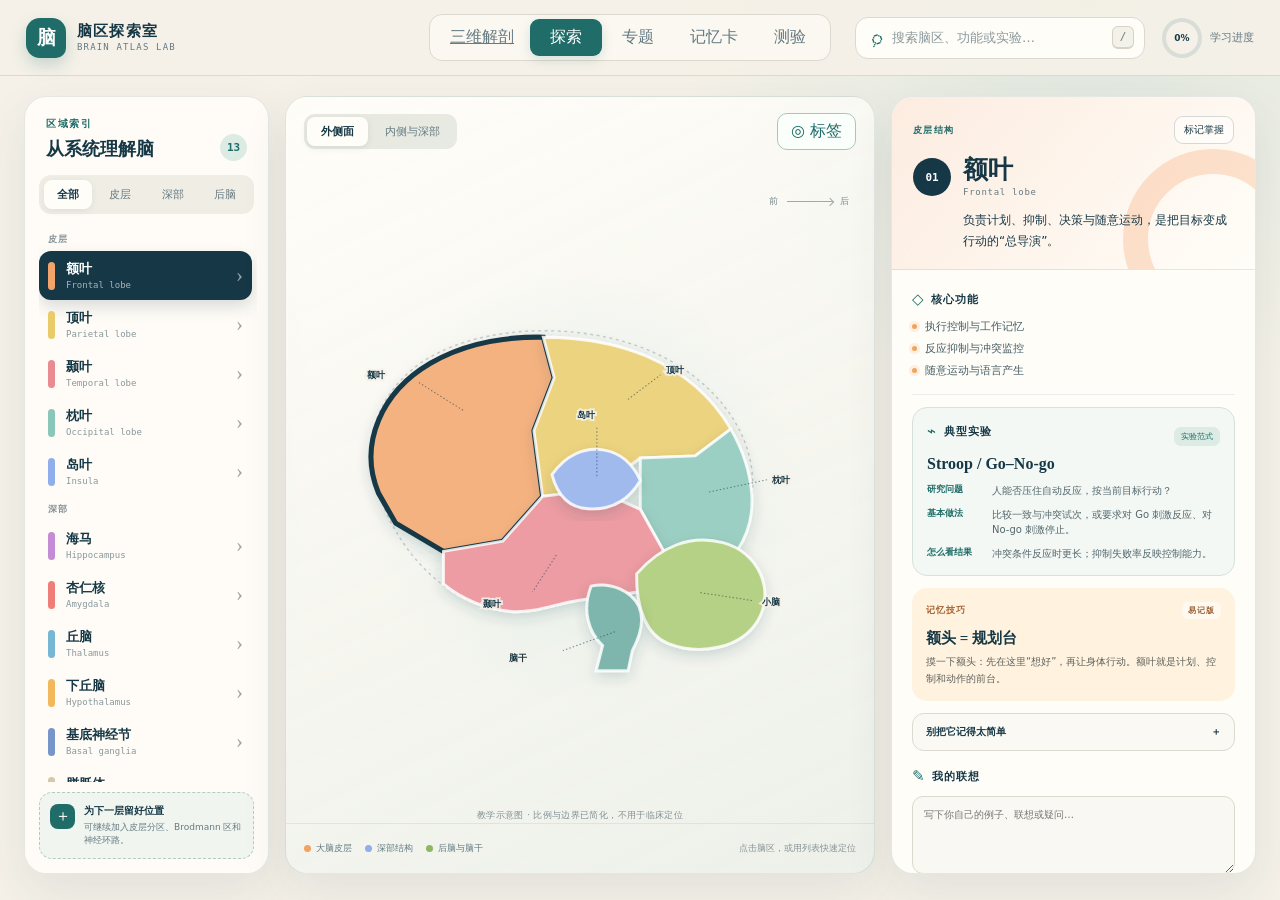
==== commit a097e6dc: "Add anatomical 3D atlas with fine cortical regions and subcortical nuclei Replace the landing page w" ====
--- a/Brain-Atlas-Offline.html
+++ b/Brain-Atlas-Offline.html
@@ -475,6 +475,7 @@
         <span><strong>脑区探索室</strong><small>Brain Atlas Lab</small></span>
       </a>
       <nav class="mode-tabs" aria-label="学习模式">
+        <a class="mode-tab" href="./">三维解剖</a>
         <button class="mode-tab active" data-mode="explore">探索</button>
         <button class="mode-tab" data-mode="topic">专题</button>
         <button class="mode-tab" data-mode="cards">记忆卡</button>
